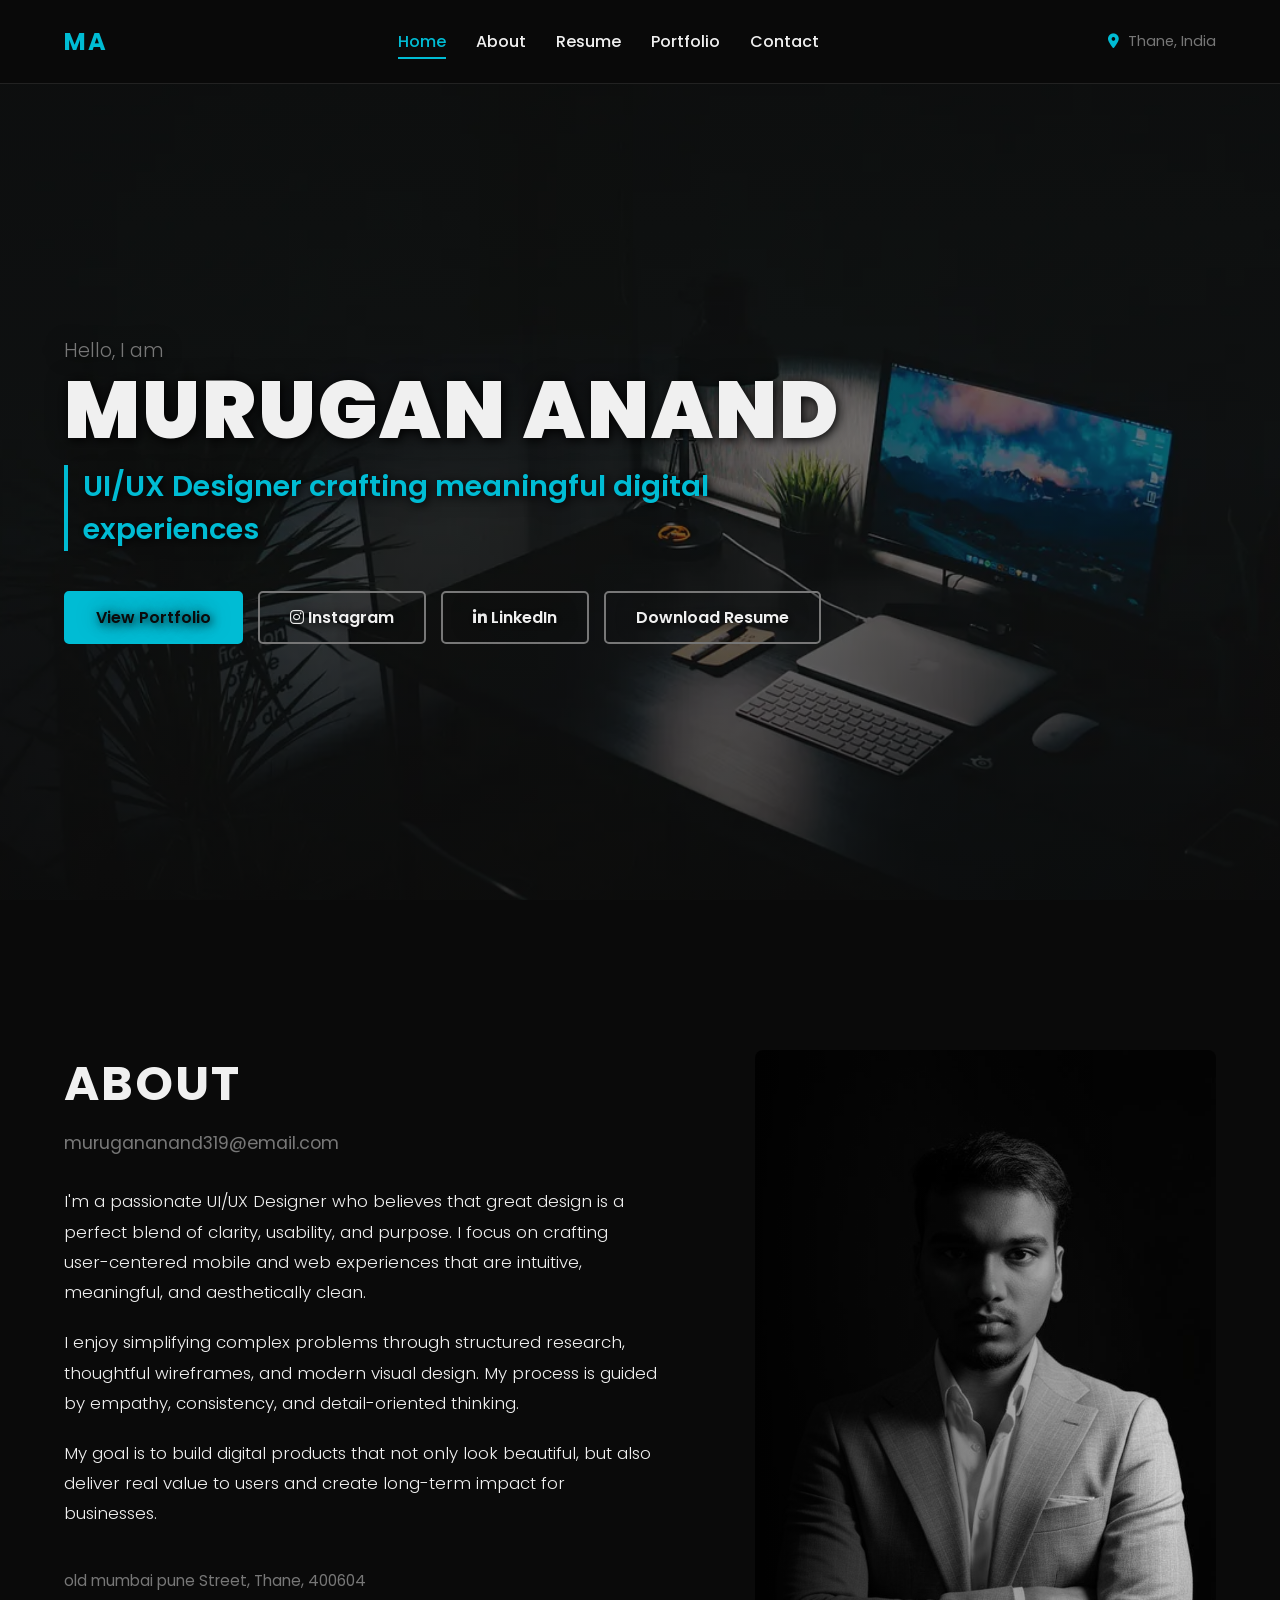
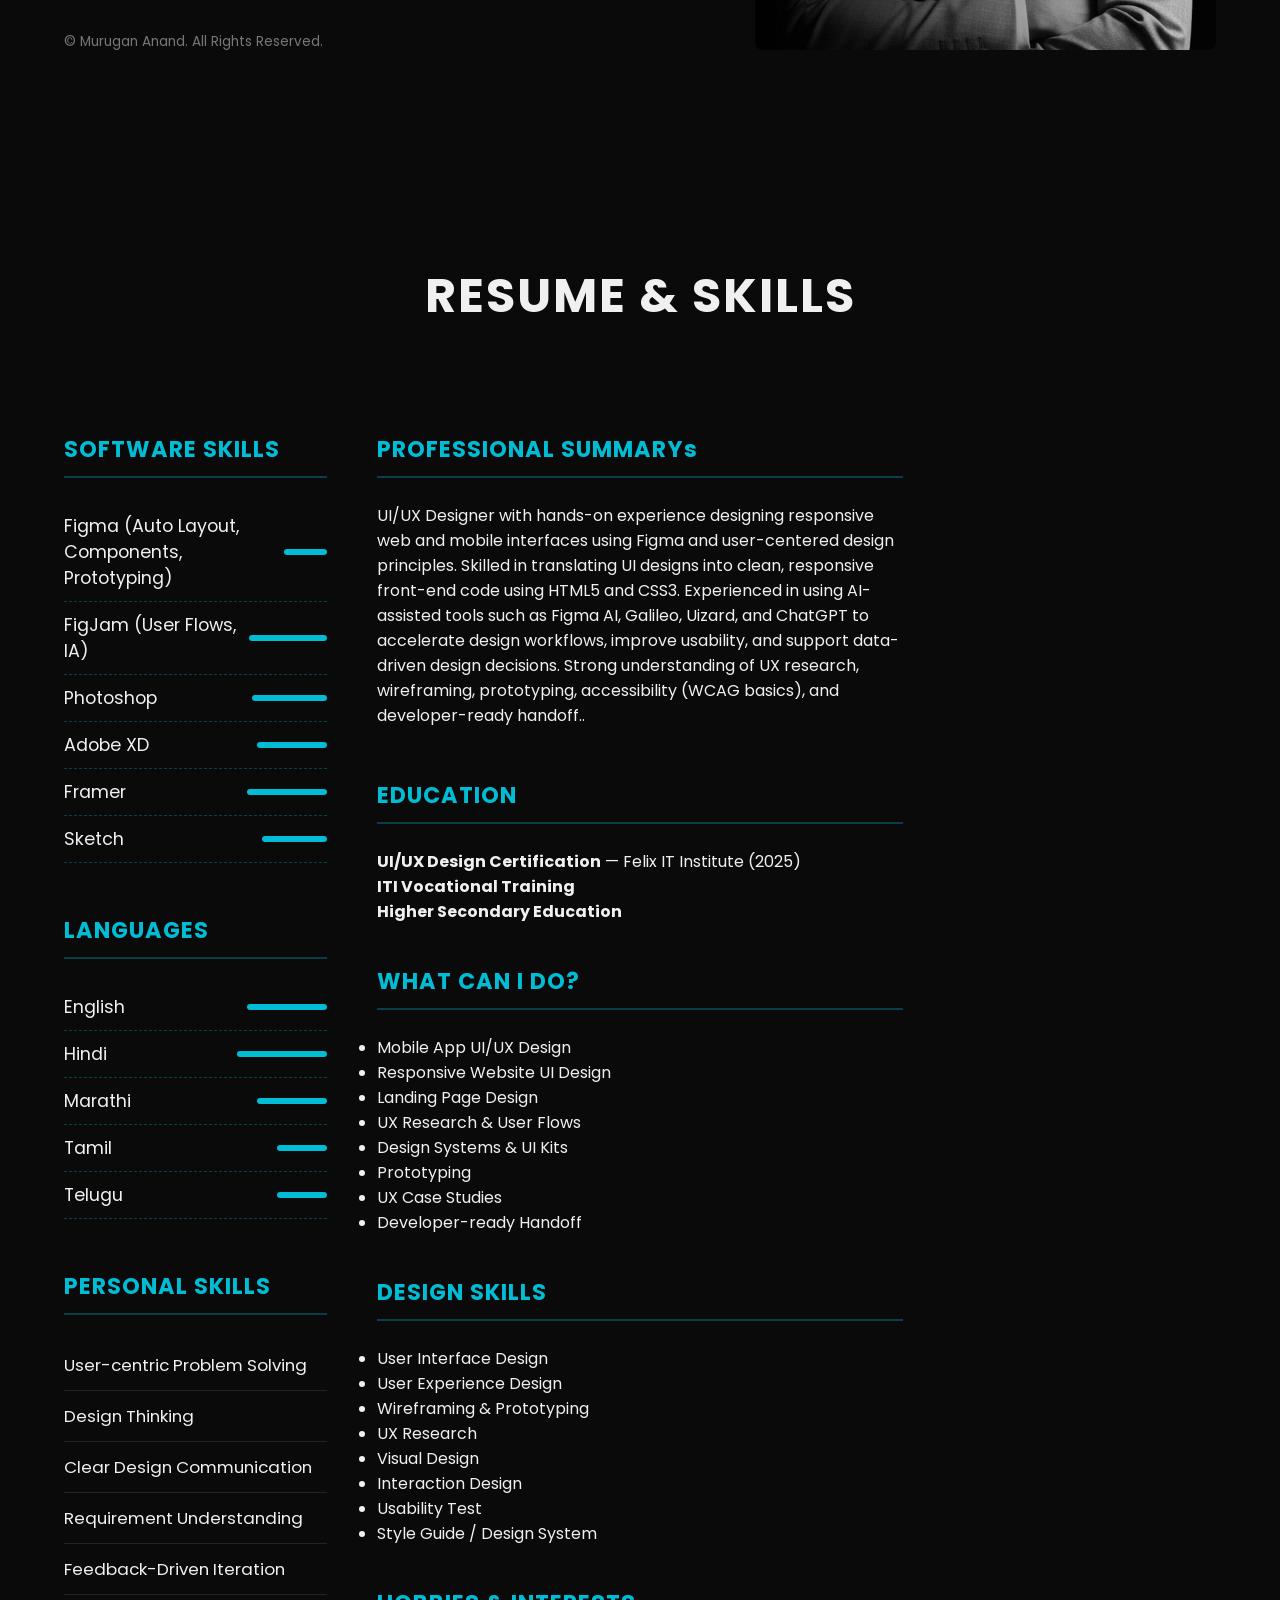
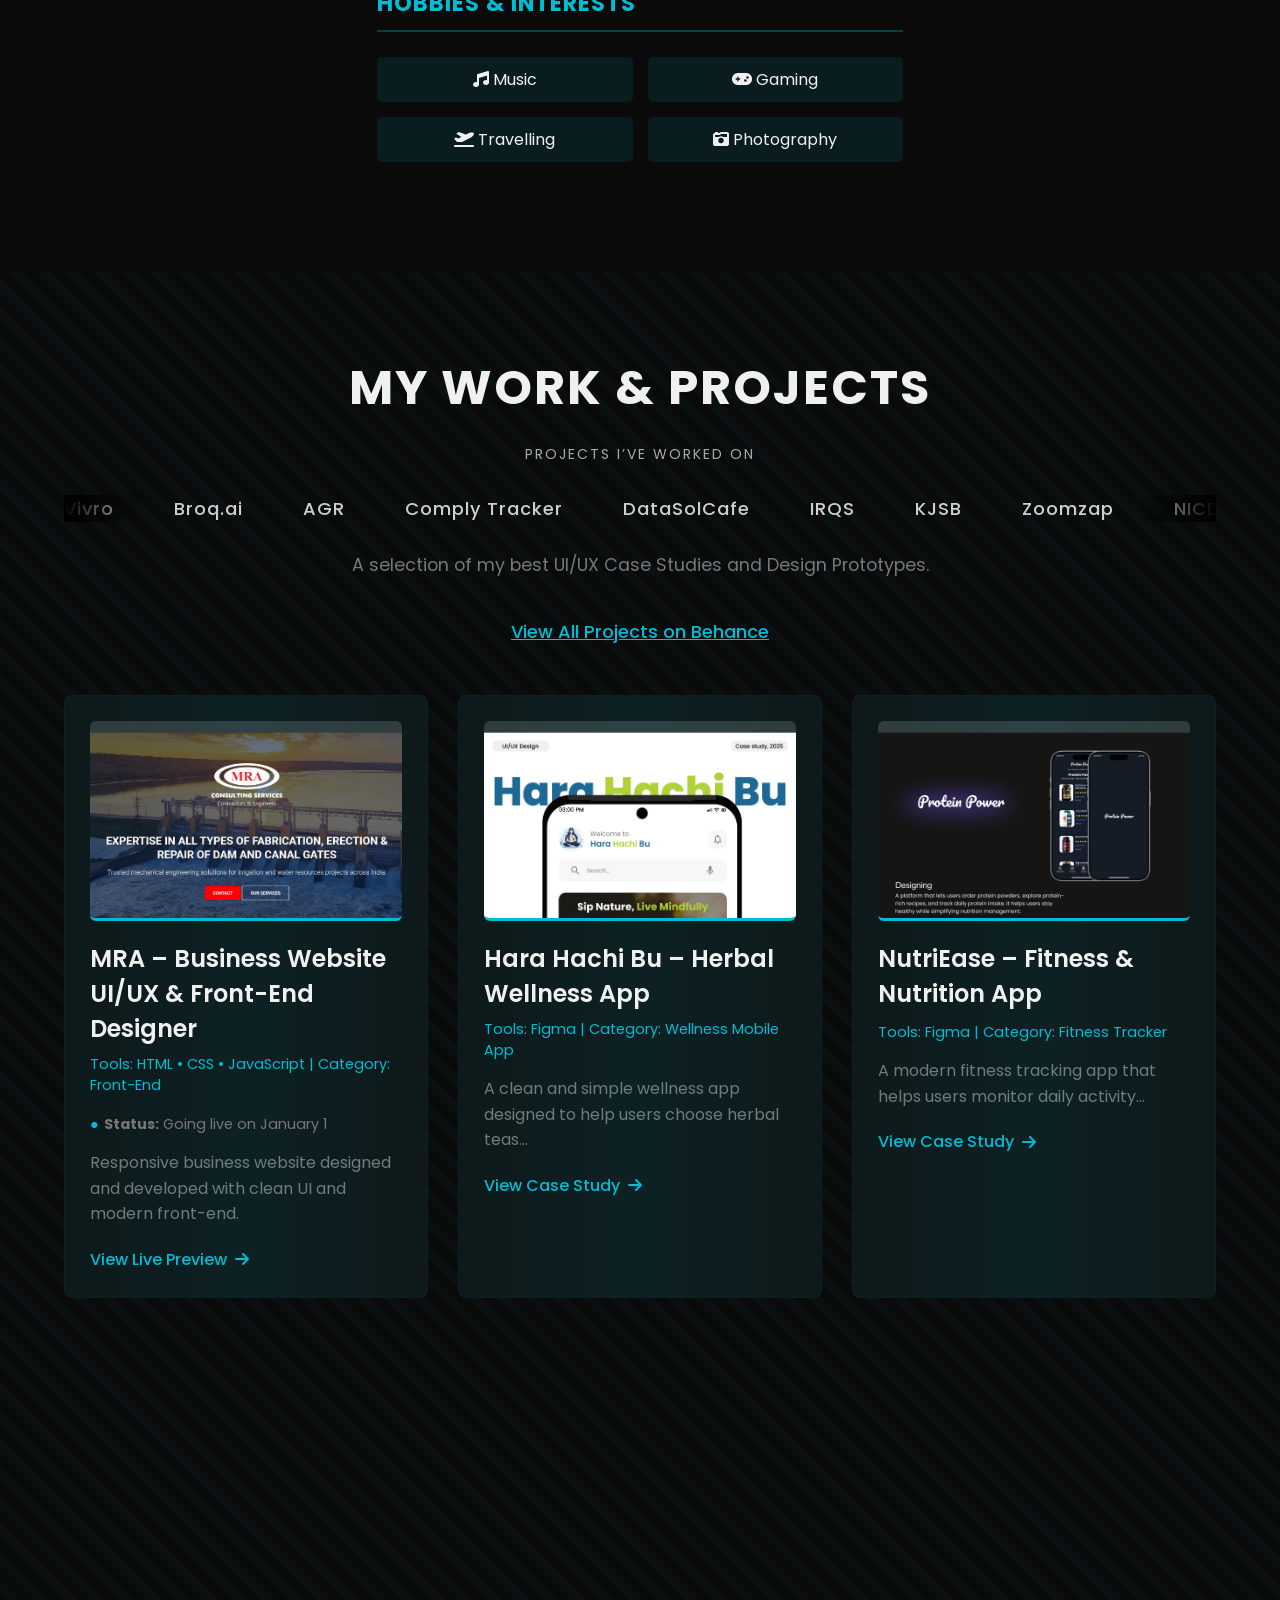
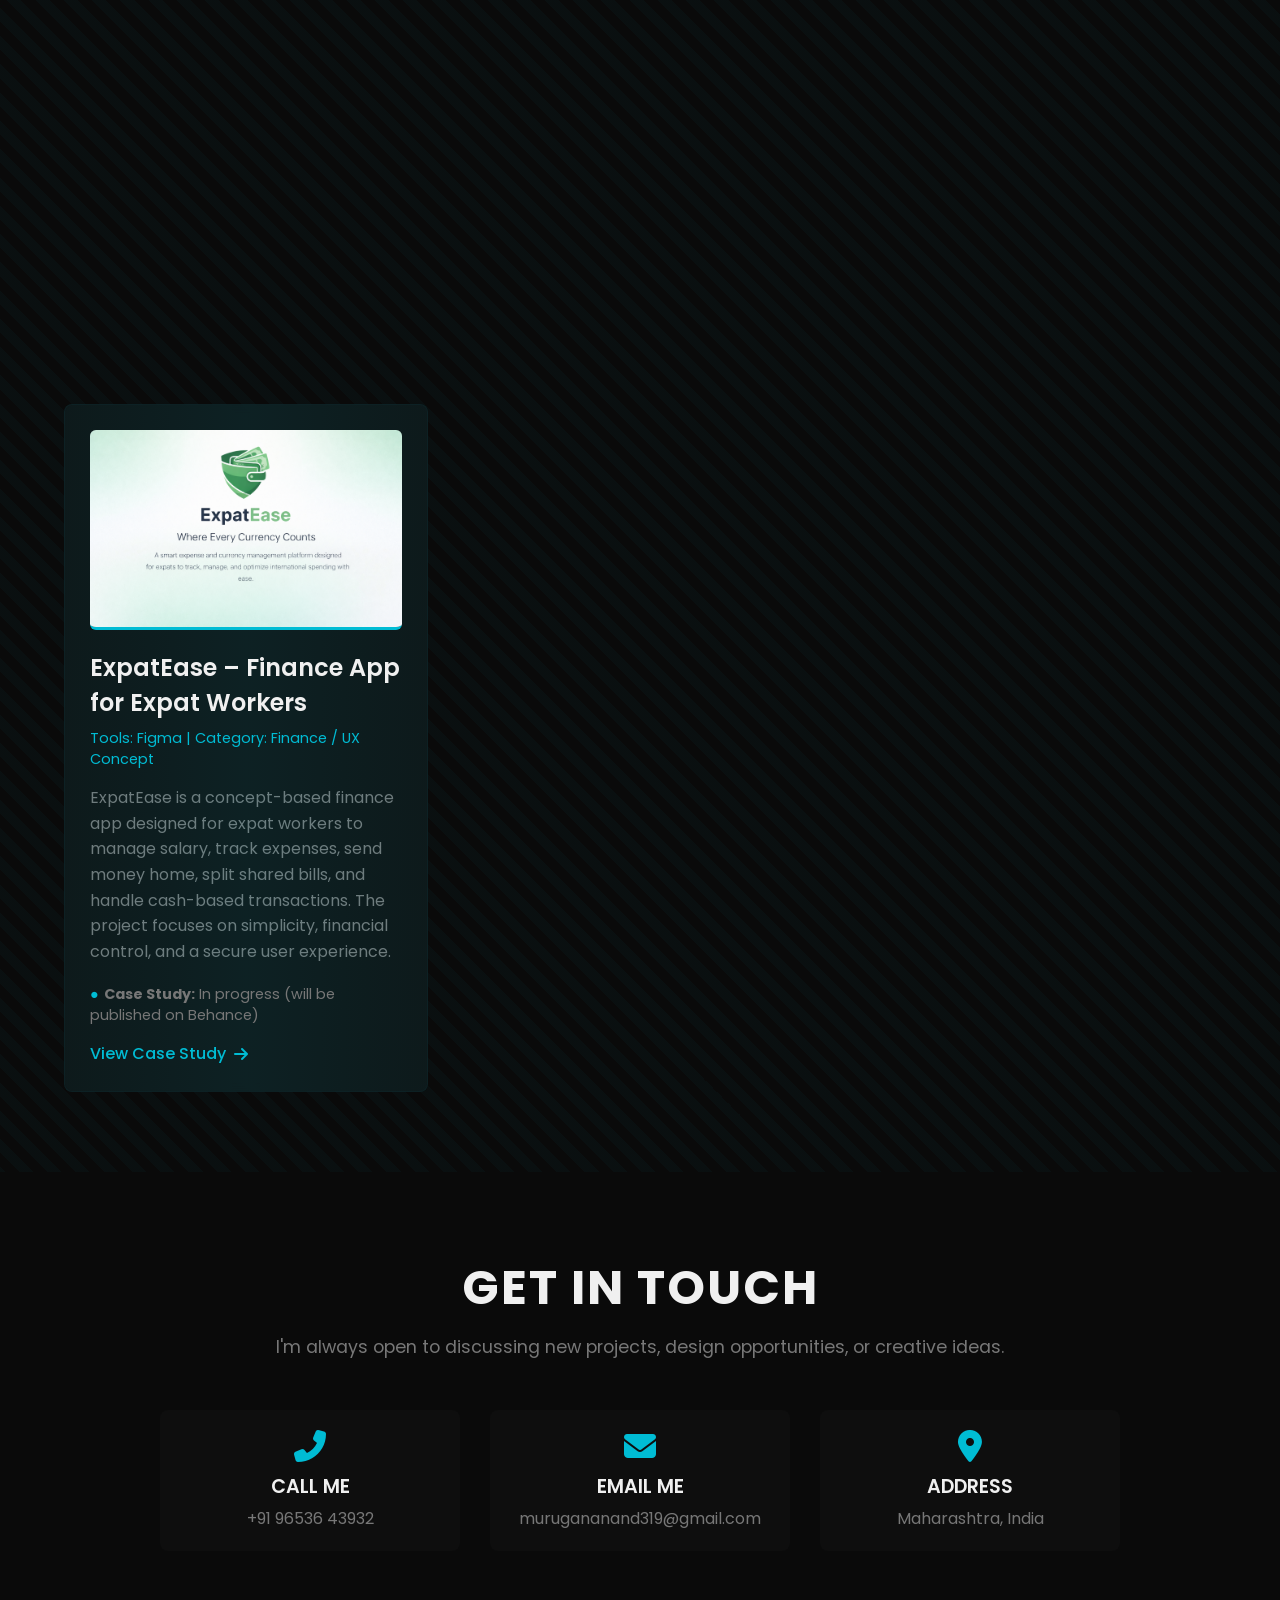
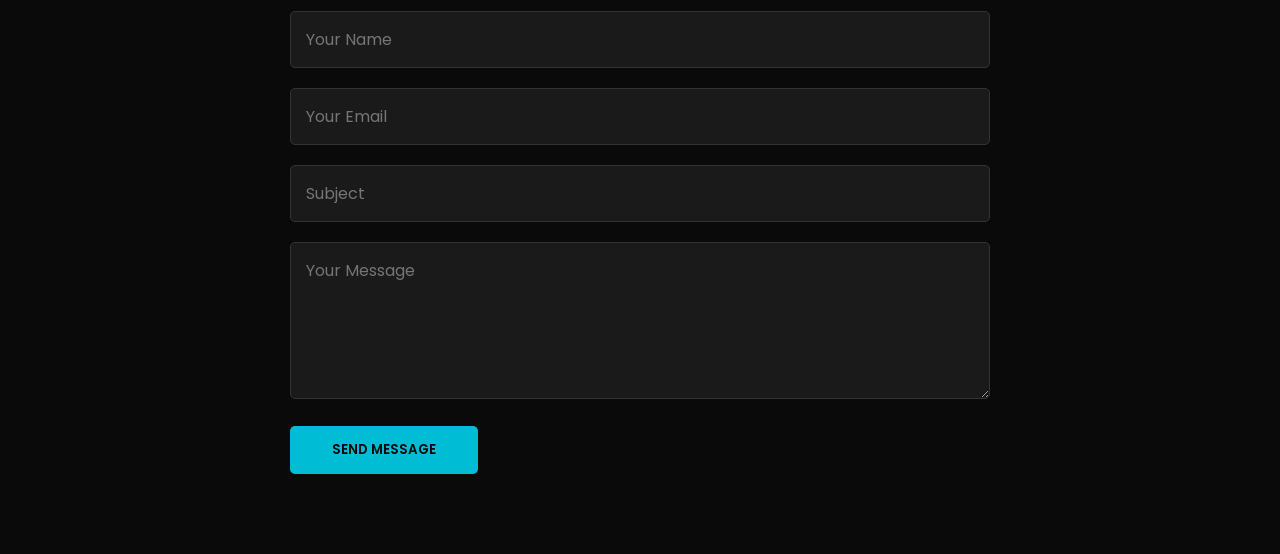
==== HTML/index.html @ 4619e2bb "Add files via upload" ====
<!DOCTYPE html>
<html lang="en">
<head>
    <meta charset="UTF-8">
    <meta name="viewport" content="width=device-width, initial-scale=1.0">
    <title>Murugan Anand | UI/UX Designer Portfolio</title>
    <link rel="stylesheet" href="style.css">
    <link rel="stylesheet" href="https://cdnjs.cloudflare.com/ajax/libs/font-awesome/6.5.0/css/all.min.css">
</head>
<body>
    
    <!-- PAGE LOADER -->
    <div class="page-loader"></div>

    <!-- NAVIGATION -->
    <header class="navbar">
        <div class="logo">MA</div>
        <nav class="nav-menu">
            <a href="#home">Home</a>
            <a href="#about">About</a>  
            <a href="#resume">Resume</a> 
            <a href="#portfolio">Portfolio</a>
            <a href="#contact">Contact</a>
        </nav>
        <div class="mobile-menu-toggle">
            <i class="fas fa-bars"></i>
        </div>
        <div class="contact-info">
            <i class="fas fa-map-marker-alt"></i> Thane, India
        </div>
    </header>

    <!-- HERO SECTION -->
    <section id="home" class="hero-section">
        <img src="Bg.webp" alt="Background" class="hero-bg">
        <div class="background-overlay"></div>
        <div class="hero-content">
            <p class="greeting">Hello, I am</p>
            <h1 class="full-name">MURUGAN ANAND</h1>
            <h2 class="tagline">UI/UX Designer crafting meaningful digital experiences</h2>
            
            
            <div class="cta-buttons">
                <a href="https://www.behance.net/murugananand3" target="_blank" class="btn btn-primary">
                    View Portfolio
                </a>
                <a href="https://instagram.com/designbymurugan" target="_blank" class="btn-secondary">
                    <i class="fab fa-instagram"></i> Instagram
                </a>
                <a href="https://www.linkedin.com/in/murugan-naidu-0135711bb?" target="_blank" class="btn btn-secondary social-btn">
                    <i class="fab fa-linkedin-in"></i> LinkedIn
                </a>
                <a href="Murugan_CV_ (2).pdf" download class="btn btn-secondary">
                    Download Resume
                </a>
            </div>
        </div>
    </section>
    
    <!-- ABOUT SECTION -->
    <section id="about" class="about-section">
        <div class="about-content">
            <h2 class="section-title">ABOUT</h2>
            <p class="email-link">murugananand319@email.com</p> 
            
            <div class="about-description">
                <p>I'm a passionate UI/UX Designer who believes that great design is a perfect blend of clarity, usability, and purpose. I focus on crafting user-centered mobile and web experiences that are intuitive, meaningful, and aesthetically clean.</p>
                <p>I enjoy simplifying complex problems through structured research, thoughtful wireframes, and modern visual design. My process is guided by empathy, consistency, and detail-oriented thinking.</p>
                <p>My goal is to build digital products that not only look beautiful, but also deliver real value to users and create long-term impact for businesses.</p>
            </div>

            <p class="address-info">old mumbai pune Street, Thane, 400604</p> 
            
            <div class="copyright-info">
                &copy; Murugan Anand. All Rights Reserved.
            </div>
        </div>
        
        <div class="about-image">
            <img src="pf.jpg" alt="About Profile Image">
            <div class="about-gradient"></div>
        </div>
    </section>

    <!-- RESUME SECTION -->
    <section id="resume" class="resume-section">
        <h2 class="section-title">RESUME & SKILLS</h2>

        <div class="resume-grid">
            
            <!-- LEFT COLUMN -->
            <div class="grid-column left-column">
                
                <div class="skill-group">
                    <h3>SOFTWARE SKILLS</h3>
                    <div class="skills-list">
                        <div class="skill-item">Figma (Auto Layout, Components, Prototyping) <span class="skill-level" data-level="80"></span></div>
                        <div class="skill-item">FigJam (User Flows, IA) <span class="skill-level" data-level="85"></span></div>
                        <div class="skill-item">Photoshop <span class="skill-level" data-level="75"></span></div>
                        <div class="skill-item">Adobe XD<span class="skill-level" data-level="70"></span></div>
                        <div class="skill-item">Framer <span class="skill-level" data-level="80"></span></div>
                        <div class="skill-item">Sketch <span class="skill-level" data-level="65"></span></div>
                    </div>
                </div>

                <div class="skill-group">
                    <h3>LANGUAGES</h3>
                    <div class="skills-list">
                        <div class="skill-item">English <span class="skill-level" data-level="80"></span></div>
                        <div class="skill-item">Hindi <span class="skill-level" data-level="90"></span></div>
                        <div class="skill-item">Marathi <span class="skill-level" data-level="70"></span></div>
                        <div class="skill-item">Tamil <span class="skill-level" data-level="50"></span></div>
                        <div class="skill-item">Telugu <span class="skill-level" data-level="50"></span></div>
                    </div>
                </div>

                <div class="skill-group">
                    <h3>PERSONAL SKILLS</h3>
                    <div class="personal-skills-list">
                        <span>User-centric Problem Solving</span>
                        <span>Design Thinking</span>
                        <span>Clear Design Communication</span>
                        <span>Requirement Understanding</span>
                        <span>Feedback-Driven Iteration</span>
                    </div>
                </div>
                
            </div>

            <!-- MIDDLE COLUMN -->
            <div class="grid-column middle-column">
                <h3>PROFESSIONAL SUMMARYs</h3>
                <div class="project-item">
                    <p class="project-overview">UI/UX Designer with hands-on experience designing responsive web and mobile interfaces using Figma and user-centered design principles. Skilled in translating UI designs into clean, responsive front-end code using HTML5 and CSS3. Experienced in using AI-assisted tools such as Figma AI, Galileo, Uizard, and ChatGPT to accelerate design workflows, improve usability, and support data-driven design decisions. Strong understanding of UX research, wireframing, prototyping, accessibility (WCAG basics), and developer-ready handoff..</p>
                    
                    

                <div class="education-group">
                    <h3>EDUCATION</h3>
                    <p><strong>UI/UX Design Certification</strong> — Felix IT Institute (2025)</p>
                    <p><strong>ITI Vocational Training</strong></p>
                    <p><strong>Higher Secondary Education</strong></p>
                </div>
            </div>

            <!-- RIGHT COLUMN -->
            <div class="grid-column right-column">
                
                <div class="ability-group">
                    <h3>WHAT CAN I DO?</h3>
                    <ul class="can-do-list">
                        <li>Mobile App UI/UX Design</li>
                        <li>Responsive Website UI Design</li>
                        <li>Landing Page Design</li>
                        <li>UX Research & User Flows</li>
                        <li>Design Systems & UI Kits</li>
                        <li>Prototyping</li>
                        <li>UX Case Studies</li>
                        <li>Developer-ready Handoff</li>
                    </ul>
                </div>

                <div class="ability-group">
                    <h3>DESIGN SKILLS</h3>
                    <ul class="design-skills-list">
                        <li>User Interface Design</li>
                        <li>User Experience Design</li>
                        <li>Wireframing & Prototyping</li>
                        <li>UX Research</li>
                        <li>Visual Design</li>
                        <li>Interaction Design</li>
                        <li>Usability Test</li>
                        <li>Style Guide / Design System</li>
                    </ul>
                </div>

                <div class="hobbies-group">
                    <h3>HOBBIES & INTERESTS</h3>
                    <div class="hobbies-grid">
                        <div><i class="fas fa-music"></i> Music</div>
                        <div><i class="fas fa-gamepad"></i> Gaming</div>
                        <div><i class="fas fa-plane-departure"></i> Travelling</div>
                        <div><i class="fas fa-camera-retro"></i> Photography</div>
                    </div>
                </div>
            </div>
        </div>
    </section>

    <!-- PORTFOLIO SECTION -->
    <section id="portfolio" class="portfolio-section">
        <h2 class="section-title">MY WORK & PROJECTS</h2>
        <p class="project-tagline">Projects I’ve Worked On</p>
       
        <div class="horizontal-slider">
    <div class="slider-track-horizontal">

        <span>Vivro</span>
        <span>Broq.ai</span>
        <span>AGR</span>
        <span>Comply Tracker</span>
        <span>DataSolCafe</span>
        <span>IRQS</span>
        <span>KJSB</span>
        <span>Zoomzap</span>
        <span>NICDC</span>

        <!-- Duplicate for smooth loop -->
        <span>Vivro</span>
        <span>Broq.ai</span>
        <span>AGR</span>
        <span>Comply Tracker</span>
        <span>DataSolCafe</span>
        <span>IRQS</span>
        <span>KJSB</span>
        <span>Zoomzap</span>
        <span>NICDC</span>

    </div>
</div>
 <p class="portfolio-tagline">A selection of my best UI/UX Case Studies and Design Prototypes.</p>


        <div class="behance-link-container">
            <a href="https://www.behance.net/murugananand3" target="_blank" class="behance-link">
                View All Projects on Behance 
            </a>
        </div>

        <!-- PROJECTS GRID -->
        <div class="projects-grid">

            <!-- Project 1 -->
            <div class="project-card">
                <div class="project-image-placeholder">
                    <img src="mra.png" alt="MRA Business Website">
                </div>
                <h3>MRA – Business Website UI/UX & Front-End Designer</h3>
                <p class="project-meta">Tools: HTML • CSS • JavaScript | Category: Front-End</p>
                <p class="project-status"><strong>Status:</strong> Going live on January 1</p>
                <p class="project-description">Responsive business website designed and developed with clean UI and modern front-end.</p>
                <a href="https://muruganananduiux.github.io/MRA-/" class="view-case-study">
                    View Live Preview <i class="fas fa-arrow-right"></i>
                </a>
            </div>

            <!-- Project 2 -->
            <div class="project-card">
                <div class="project-image-placeholder">
                    <img src="hh.jpg" alt="Hara Hachi Bu App">
                </div>
                <h3>Hara Hachi Bu – Herbal Wellness App</h3>
                <p class="project-meta">Tools: Figma | Category: Wellness Mobile App</p>
                <p class="project-description">A clean and simple wellness app designed to help users choose herbal teas...</p>
                <a href="https://www.behance.net/gallery/237797623/HARA-HACHI-BU-Herbal-Wellness-App-UIUX-Design" class="view-case-study">
                    View Case Study <i class="fas fa-arrow-right"></i>
                </a>
            </div>

            <!-- Project 3 -->
            <div class="project-card">
                <div class="project-image-placeholder">
                    <img src="pp.jpg" alt="NutriEase App">
                </div>
                <h3>NutriEase – Fitness & Nutrition App</h3>
                <p class="project-meta">Tools: Figma | Category: Fitness Tracker</p>
                <p class="project-description">A modern fitness tracking app that helps users monitor daily activity...</p>
                <a href="https://www.behance.net/gallery/237364883/NutriEase-Smart-Nutrition-Fitness-App-Design" class="view-case-study">
                    View Case Study <i class="fas fa-arrow-right"></i>
                </a>
            </div>

            <!-- Project 4 -->
            <div class="project-card">
                <div class="project-image-placeholder">
                    <img src="oo.jpg" alt="OnlineShop App">
                </div>
                <h3>OnlineShop – E-Commerce Mobile App</h3>
                <p class="project-meta">Tools: Figma, Adobe XD | Category: E-commerce</p>
                <p class="project-description">An e-commerce mobile app with a smooth shopping experience...</p>
                <a href="https://www.behance.net/gallery/237295085/Onlineshop-E-commerce-App-Design" class="view-case-study">
                    View Case Study <i class="fas fa-arrow-right"></i>
                </a>
            </div>

            <!-- Project 5 -->
            <div class="project-card">
                <div class="project-image-placeholder">
                    <img src="vian.png" alt="Vian Jewellery Website">
                </div>
                <h3>Vian Jewellery – Luxury Website UI (Front-End Mini Project)</h3>
                <p class="project-meta">Tools: HTML • CSS • JavaScript | Category: Front-End Practice</p>
                <p class="project-description">A personal front-end practice project made with HTML, CSS, and JS to improve responsive design and UI detailing.</p>
                <a href="https://muruganananduiux.github.io/vian-jewellery/" class="view-case-study">
                    View Live Preview <i class="fas fa-arrow-right"></i>
                </a>
            </div>

            <!-- Project 6 -->
            <div class="project-card">
                <div class="project-image-placeholder">
                    <img src="paisa.png" alt="PaisaPlan Finance Tracker">
                </div>
                <h3>PaisaPlan – Personal Finance Tracking Website</h3>
                <p class="project-meta">Tools: Figma | Category: Finance / UX Concept</p>
                <p class="project-description">A personal finance tracking website designed to help users manage expenses and savings with a clean and simple UI.</p>
                <p class="project-status"><strong>Case Study:</strong> In progress (will be published on Behance)</p>
                <a href="https://www.behance.net/gallery/245184093/PaisaPlan-Finance-Dashboard-Website-UI" class="view-case-study">
                    View Case Study <i class="fas fa-arrow-right"></i>
                </a>
            </div>

            <!-- Project 7 -->
            <div class="project-card">
                <div class="project-image-placeholder">
                    <img src="expat 1.png" alt="ExpatEase Finance App UI UX Case Study">
                </div>
                <h3>ExpatEase – Finance App for Expat Workers</h3>
                <p class="project-meta">Tools: Figma | Category: Finance / UX Concept</p>
                <p class="project-description">ExpatEase is a concept-based finance app designed for expat workers to manage salary, track expenses, send money home, split shared bills, and handle cash-based transactions. The project focuses on simplicity, financial control, and a secure user experience.</p>
                <p class="project-status"><strong>Case Study:</strong> In progress (will be published on Behance)</p>
                <a href="https://www.behance.net/gallery/247909301/Where-Every-Currency-Counts-Fintech-App-Design" class="view-case-study">
                    View Case Study <i class="fas fa-arrow-right"></i>
                </a>
            </div>

        </div>
    </section>

    <!-- CONTACT SECTION -->
    <section id="contact" class="contact-section">
        <h2 class="section-title">GET IN TOUCH</h2>
        <p class="contact-tagline">I'm always open to discussing new projects, design opportunities, or creative ideas.</p>

        <div class="contact-details-grid">
            <a href="tel:+919653643932" class="contact-item">
                <i class="fas fa-phone-alt"></i>
                <h3>CALL ME</h3>
                <p>+91 96536 43932</p>
            </a>

            <a href="mailto:murugananand319@gmail.com" class="contact-item">
                <i class="fas fa-envelope"></i>
                <h3>EMAIL ME</h3>
                <p>murugananand319@gmail.com</p>
            </a>

            <div class="contact-item">
                <i class="fas fa-map-marker-alt"></i>
                <h3>ADDRESS</h3>
                <p>Maharashtra, India</p>
            </div>
        </div>

        <div class="contact-form">
            <form action="https://wa.me/919653643932" method="get" target="_blank">
                <input type="text" name="name" placeholder="Your Name" required>
                <input type="email" name="email" placeholder="Your Email" required>
                <input type="text" name="subject" placeholder="Subject">
                <textarea name="message" rows="5" placeholder="Your Message" required></textarea>
                <button type="submit" class="btn btn-primary">SEND MESSAGE</button>
            </form>
        </div>
    </section>

    <script src="script.js"></script>
</body>
</html>
---- HTML/style.css ----
/* --- Global & Variables --- */
@import url('https://fonts.googleapis.com/css2?family=Poppins:wght@300;400;600;700;900&display=swap');

html {
    scroll-behavior: smooth;
}

:root {
    --primary-color: #00bcd4;
    --text-color: #f0f0f0;
    --darker-bg: #0a0a0a;
    --light-gray: #777;
}

* {
    margin: 0;
    padding: 0;
    box-sizing: border-box;
    font-family: 'Poppins', sans-serif;
}

body {
    background-color: var(--darker-bg);
    color: var(--text-color);
    overflow-x: hidden;
}

/* ===================================
   PAGE LOADER
=================================== */
.page-loader {
    position: fixed;
    top: 0;
    left: 0;
    width: 100%;
    height: 100vh;
    background: var(--darker-bg);
    display: flex;
    align-items: center;
    justify-content: center;
    z-index: 9999;
    transition: opacity 0.5s ease;
}

.page-loader::before {
    content: '';
    width: 50px;
    height: 50px;
    border: 3px solid rgba(0, 188, 212, 0.2);
    border-top-color: var(--primary-color);
    border-radius: 50%;
    animation: spin 1s linear infinite;
}

@keyframes spin {
    to { transform: rotate(360deg); }
}

/* ===================================
   SCROLL PROGRESS BAR
=================================== */
.scroll-progress {
    position: fixed;
    top: 0;
    left: 0;
    height: 3px;
    background: linear-gradient(90deg, var(--primary-color), #00e5ff);
    z-index: 9999;
    box-shadow: 0 0 10px var(--primary-color);
}

/* ===================================
   NAVIGATION BAR
=================================== */
.navbar {
    display: flex;
    justify-content: space-between;
    align-items: center;
    padding: 1.5rem 5%;
    position: fixed;
    top: 0;
    width: 100%;
    z-index: 100;
    background: rgba(10, 10, 10, 0.95);
    backdrop-filter: blur(10px);
    border-bottom: 1px solid rgba(255, 255, 255, 0.1);
    transition: transform 0.3s ease;
}

.logo {
    font-size: 1.5rem;
    font-weight: 700;
    color: var(--primary-color);
    letter-spacing: 2px;
}

.nav-menu {
    display: flex;
    gap: 30px;
}

.nav-menu a {
    color: var(--text-color);
    text-decoration: none;
    font-weight: 500;
    transition: color 0.3s;
    position: relative;
}

.nav-menu a.active {
    color: var(--primary-color) !important;
}

.nav-menu a.active::after {
    content: '';
    position: absolute;
    bottom: -5px;
    left: 0;
    width: 100%;
    height: 2px;
    background-color: var(--primary-color);
}

.nav-menu a:hover {
    color: var(--primary-color);
}

.mobile-menu-toggle {
    display: none;
    font-size: 1.8rem;
    color: var(--text-color);
    cursor: pointer;
    z-index: 101;
    transition: color 0.3s;
}

.mobile-menu-toggle:hover {
    color: var(--primary-color);
}

.contact-info {
    font-size: 0.9rem;
    color: var(--light-gray);
}

.contact-info i {
    color: var(--primary-color);
    margin-right: 5px;
}

/* ===================================
   HERO SECTION
=================================== */
.hero-section {
    position: relative;
    width: 100vw;
    height: 100vh;
    min-height: 100vh;
    display: flex;
    align-items: center;
    justify-content: flex-start;
    padding-left: 5%;
    padding-top: 80px;
    overflow: hidden;
}

.hero-bg {
    position: absolute;
    top: 0;
    left: 0;
    width: 100%;
    height: 100%;
    object-fit: cover;
    object-position: center;
    z-index: 1;
}

.background-overlay {
    position: absolute;
    top: 0;
    left: 0;
    width: 100%;
    height: 100%;
    background: linear-gradient(
        to bottom,
        rgba(10,10,10,0.7) 0%,
        rgba(10,10,10,0.5) 50%,
        rgba(10,10,10,0.8) 100%
    );
    z-index: 2;
    pointer-events: none;
}

.hero-content {
    position: relative;
    z-index: 5;
    max-width: 800px;
    text-align: left;
}

.hero-content * {
    text-shadow: 2px 2px 8px rgba(0, 0, 0, 0.8),
                 0 0 20px rgba(0, 0, 0, 0.5);
}

@keyframes fadeUp {
    from {
        opacity: 0;
        transform: translateY(30px);
    }
    to {
        opacity: 1;
        transform: translateY(0);
    }
}

.greeting {
    font-size: 1.2rem;
    font-weight: 300;
    color: var(--light-gray);
    margin-bottom: 5px;
    opacity: 0;
    animation: fadeUp 0.6s ease forwards;
    animation-delay: 0.2s;
}

.full-name {
    font-size: 5rem;
    font-weight: 900;
    line-height: 1;
    color: var(--text-color);
    letter-spacing: 2px;
    opacity: 0;
    transform: translateY(35px);
    animation: fadeUp 0.8s ease forwards;
    animation-delay: 0.6s;
}

.tagline {
    font-size: 1.8rem;
    font-weight: 600;
    color: var(--primary-color);
    margin-top: 15px;
    margin-bottom: 40px;
    border-left: 4px solid var(--primary-color);
    padding-left: 15px;
    opacity: 0;
    animation: fadeUp 0.8s ease forwards, glowPulse 2s ease 2s infinite;
    animation-delay: 1.3s;
}

@keyframes glowPulse {
    0%, 100% { 
        text-shadow: 0 0 10px rgba(0, 188, 212, 0.3),
                     2px 2px 8px rgba(0, 0, 0, 0.8); 
    }
    50% { 
        text-shadow: 0 0 20px rgba(0, 188, 212, 0.6),
                     2px 2px 8px rgba(0, 0, 0, 0.8); 
    }
}

.cta-buttons {
    display: flex;
    flex-wrap: wrap;
    gap: 15px;
}

.cta-buttons a {
    text-decoration: none;
    padding: 12px 30px;
    border-radius: 5px;
    font-weight: 600;
    transition: all 0.3s ease;
    display: inline-block;
    opacity: 0;
    transform: translateY(20px);
    animation: btnPop 0.6s ease forwards;
}

.cta-buttons a:nth-child(1) { animation-delay: 1.7s; }
.cta-buttons a:nth-child(2) { animation-delay: 1.9s; }
.cta-buttons a:nth-child(3) { animation-delay: 2.1s; }
.cta-buttons a:nth-child(4) { animation-delay: 2.3s; }

@keyframes btnPop {
    to {
        opacity: 1;
        transform: translateY(0);
    }
}

.btn-primary {
    background-color: var(--primary-color);
    color: var(--darker-bg);
    border: 2px solid var(--primary-color);
}

.btn-primary:hover {
    background-color: transparent;
    color: var(--primary-color);
    box-shadow: 0 0 20px rgba(0, 188, 212, 0.5);
    transform: translateY(-2px) scale(1.05);
}

.btn-secondary {
    background-color: transparent;
    color: var(--text-color);
    border: 2px solid var(--light-gray);
}

.btn-secondary:hover {
    border-color: var(--primary-color);
    color: var(--primary-color);
    box-shadow: 0 0 20px rgba(0, 188, 212, 0.5);
    transform: translateY(-2px) scale(1.05);
}

/* ===================================
   ABOUT SECTION
=================================== */
.about-section {
    display: flex;
    align-items: center;
    justify-content: space-between;
    padding: 80px 5%;
    min-height: 100vh;
    background-color: var(--darker-bg);
    color: var(--text-color);
    position: relative;
}

.about-content {
    flex: 1;
    max-width: 55%;
    padding-right: 40px;
}

.section-title {
    font-size: 3rem;
    font-weight: 700;
    color: var(--text-color);
    margin-bottom: 10px;
    letter-spacing: 2px;
}

.email-link {
    font-size: 1.1rem;
    color: var(--light-gray);
    text-decoration: none;
    margin-bottom: 30px;
    display: block;
}

.about-description {
    margin-bottom: 40px;
}

.about-description p {
    font-size: 1.05rem;
    line-height: 1.8;
    color: var(--text-color);
    margin-bottom: 20px;
    font-weight: 300;
}

.address-info {
    font-size: 0.95rem;
    color: var(--light-gray);
    margin-bottom: 5px;
}

.copyright-info {
    margin-top: 40px;
    font-size: 0.85rem;
    color: var(--light-gray);
}

.about-image {
    position: relative;
    flex: 1;
    max-width: 40%;
    height: 600px;
    border-radius: 8px;
    overflow: hidden;
}

.about-image img {
    width: 100%;
    height: 100%;
    object-fit: cover;
    object-position: center top;
    filter: grayscale(100%) brightness(0.8);
    transition: transform 0.5s ease, filter 0.5s ease;
}

.about-gradient {
    position: absolute;
    inset: 0;
    background: linear-gradient(
        to right,
        rgba(0,0,0,0.9) 0%,
        rgba(0,0,0,0.4) 50%,
        transparent 90%
    );
    pointer-events: none;
}

.about-image:hover img {
    filter: grayscale(0%) brightness(1);
    transform: scale(1.1);
}

/* ===================================
   RESUME SECTION
=================================== */
.resume-section {
    padding: 60px 5%;
    background-color: var(--darker-bg);
    color: var(--text-color);
    min-height: 100vh;
}

.resume-section .section-title {
    text-align: center;
    margin-bottom: 60px;
}

.resume-grid {
    display: grid;
    grid-template-columns: 1fr 2fr 1fr;
    gap: 50px;
}

.grid-column h3 {
    font-size: 1.4rem;
    color: var(--primary-color);
    margin-top: 40px;
    margin-bottom: 25px;
    border-bottom: 2px solid rgba(0, 188, 212, 0.3);
    padding-bottom: 10px;
    letter-spacing: 1px;
}

.skill-group {
    margin-bottom: 50px;
}

.skills-list .skill-item {
    display: flex;
    justify-content: space-between;
    align-items: center;
    padding: 10px 0;
    font-size: 1.1rem;
    color: var(--text-color);
    border-bottom: 1px dashed rgba(0, 188, 212, 0.3);
}

.skill-level {
    position: relative;
    width: 100px;
    height: 6px;
    background-color: rgba(0, 188, 212, 0.3);
    border-radius: 3px;
    overflow: hidden;
    transition: width 1.5s ease-out;
}

.skill-level::after {
    content: '';
    position: absolute;
    top: 0;
    left: 0;
    height: 100%;
    width: 100%;
    background-color: var(--primary-color);
    border-radius: 3px;
    box-shadow: 0 0 10px var(--primary-color);
}

.personal-skills-list span {
    display: block;
    padding: 12px 0;
    font-size: 1.05rem;
    border-bottom: 1px solid rgba(255, 255, 255, 0.1);
}

.project-item .sub-heading {
    font-size: 1.3rem;
    color: var(--primary-color);
    margin-top: 25px;
    margin-bottom: 10px;
    font-weight: 500;
}

.education-group {
    margin-top: 50px;
}

.hobbies-group {
    margin-bottom: 50px;
}

.hobbies-grid {
    display: grid;
    grid-template-columns: repeat(2, 1fr);
    gap: 15px;
}

.hobbies-grid div {
    padding: 10px;
    background-color: rgba(0, 188, 212, 0.1);
    border-radius: 5px;
    text-align: center;
}

/* ===================================
   PORTFOLIO SECTION
=================================== */
.portfolio-section {
    padding: 80px 5%;
    background-color: var(--darker-bg);
    color: var(--text-color);
    text-align: center;
    position: relative;
    overflow: hidden;
}

.portfolio-section::before {
    content: '';
    position: absolute;
    top: -50%;
    left: -50%;
    width: 200%;
    height: 200%;
    background: repeating-linear-gradient(
        45deg,
        transparent,
        transparent 10px,
        rgba(0, 188, 212, 0.03) 10px,
        rgba(0, 188, 212, 0.03) 20px
    );
    animation: patternMove 20s linear infinite;
    pointer-events: none;
}

@keyframes patternMove {
    0% { transform: translate(0, 0); }
    100% { transform: translate(50px, 50px); }
}

.portfolio-section .section-title {
    margin-bottom: 20px;
    position: relative;
    display: inline-block;
}

.portfolio-tagline {
    font-size: 1.1rem;
    color: var(--light-gray);
    margin-bottom: 40px;
}

.behance-link-container {
    text-align: center;
    margin: 25px 0 50px;
}

.behance-link {
    color: var(--primary-color);
    font-size: 18px;
    text-decoration: underline;
    font-weight: 500;
    transition: all 0.3s ease;
    position: relative;
    display: inline-block;
}

.behance-link:hover {
    color: #ffffff;
    transform: translateY(-2px);
    text-shadow: 0 0 20px rgba(0, 188, 212, 0.5);
}

.projects-grid {
    display: grid;
    grid-template-columns: repeat(auto-fit, minmax(300px, 1fr));
    gap: 30px;
    perspective: 1000px;
}

.project-card {
    background: rgba(18, 18, 18, 0.7);
    backdrop-filter: blur(10px);
    padding: 25px;
    border-radius: 8px;
    text-align: left;
    transition: transform 0.3s ease, box-shadow 0.3s ease;
    border: 1px solid rgba(0, 188, 212, 0.1);
    position: relative;
    overflow: hidden;
    transform-style: preserve-3d;
    animation: cardFloat 6s ease-in-out infinite;
}

.project-card:nth-child(1) { animation-delay: 0s; }
.project-card:nth-child(2) { animation-delay: 0.5s; }
.project-card:nth-child(3) { animation-delay: 1s; }
.project-card:nth-child(4) { animation-delay: 1.5s; }
.project-card:nth-child(5) { animation-delay: 2s; }
.project-card:nth-child(6) { animation-delay: 2.5s; }
.project-card:nth-child(7) { animation-delay: 3s; }

@keyframes cardFloat {
    0%, 100% { transform: translateY(0px); }
    50% { transform: translateY(-10px); }
}

.project-card::before {
    content: '';
    position: absolute;
    top: -100%;
    left: -100%;
    width: 300%;
    height: 300%;
    background: linear-gradient(
        45deg,
        transparent 30%,
        rgba(0, 188, 212, 0.1) 50%,
        transparent 70%
    );
    transform: rotate(45deg);
    transition: all 0.6s ease;
}

.project-card:hover::before {
    left: 100%;
}

.project-card:hover {
    transform: translateY(-5px);
    box-shadow: 0 20px 50px rgba(0, 188, 212, 0.3);
    background: rgba(18, 18, 18, 0.9);
    border-color: rgba(0, 188, 212, 0.5);
}

.project-image-placeholder {
    height: 200px;
    background-color: #333;
    border-radius: 6px;
    margin-bottom: 20px;
    overflow: hidden;
    border-bottom: 3px solid var(--primary-color);
}

.project-image-placeholder img {
    width: 100%;
    height: 100%;
    object-fit: cover;
    transition: transform 0.6s cubic-bezier(0.25, 0.46, 0.45, 0.94);
}

.project-card:hover .project-image-placeholder img {
    transform: scale(1.15) rotate(2deg);
}

.project-card h3 {
    font-size: 1.5rem;
    color: var(--text-color);
    margin-bottom: 8px;
    font-weight: 600;
    position: relative;
    overflow: hidden;
}

.project-meta {
    font-size: 0.9rem;
    color: var(--primary-color);
    margin-bottom: 15px;
    display: inline-block;
    position: relative;
}

.project-description {
    font-size: 1rem;
    line-height: 1.6;
    color: var(--light-gray);
    margin-bottom: 20px;
}

.project-status {
    font-size: 0.9rem;
    color: var(--light-gray);
    margin-bottom: 15px;
    position: relative;
    display: inline-block;
}

.project-status::before {
    content: '●';
    color: var(--primary-color);
    margin-right: 5px;
    animation: statusPulse 2s ease infinite;
}

@keyframes statusPulse {
    0%, 100% { opacity: 1; }
    50% { opacity: 0.3; }
}

.view-case-study {
    display: inline-flex;
    align-items: center;
    color: var(--primary-color);
    text-decoration: none;
    font-weight: 500;
    transition: color 0.3s;
    position: relative;
    overflow: hidden;
    z-index: 1;
}

.view-case-study:hover {
    color: #fff;
}

.view-case-study i {
    margin-left: 8px;
    display: inline-block;
    transition: transform 0.3s ease;
}

.view-case-study:hover i {
    animation: arrowBounce 0.6s ease infinite;
}

@keyframes arrowBounce {
    0%, 100% { transform: translateX(0); }
    50% { transform: translateX(5px); }
}

/* ===================================
   CONTACT SECTION
=================================== */
.contact-section {
    padding: 80px 5%;
    background-color: var(--darker-bg);
    color: var(--text-color);
    text-align: center;
}

.contact-tagline {
    font-size: 1.1rem;
    color: var(--light-gray);
    margin-bottom: 50px;
}

.contact-details-grid {
    display: flex;
    justify-content: center;
    gap: 30px;
    margin-bottom: 60px;
    flex-wrap: wrap;
}

.contact-item {
    flex: 1;
    max-width: 300px;
    padding: 20px;
    background-color: rgba(18, 18, 18, 0.5);
    border-radius: 8px;
    text-align: center;
    transition: transform 0.3s ease;
    text-decoration: none;
    color: inherit;
    display: block;
}

.contact-item:hover {
    transform: translateY(-5px);
    box-shadow: 0 5px 15px rgba(0, 188, 212, 0.1);
}

.contact-item i {
    font-size: 2rem;
    color: var(--primary-color);
    margin-bottom: 10px;
}

.contact-item:hover i {
    animation: pulse 0.5s ease;
}

@keyframes pulse {
    0%, 100% { transform: scale(1); }
    50% { transform: scale(1.2); }
}

.contact-item h3 {
    font-size: 1.2rem;
    font-weight: 600;
    color: var(--text-color);
    margin-bottom: 5px;
}

.contact-item p {
    font-size: 1rem;
    color: var(--light-gray);
}

.contact-form {
    max-width: 700px;
    margin: 0 auto;
    text-align: left;
}

.contact-form form input[type="text"],
.contact-form form input[type="email"],
.contact-form form textarea {
    width: 100%;
    padding: 15px;
    margin-bottom: 20px;
    background-color: #1a1a1a;
    border: 1px solid #333;
    border-radius: 5px;
    color: var(--text-color);
    font-size: 1rem;
    transition: border-color 0.3s;
}

.contact-form form input:focus,
.contact-form form textarea:focus {
    border-color: var(--primary-color);
    outline: none;
}

.contact-form form textarea {
    resize: vertical;
}

.contact-form form button[type="submit"] {
    padding: 12px 40px;
    font-weight: 600;
    cursor: pointer;
    background-color: var(--primary-color);
    color: var(--darker-bg);
    border: 2px solid var(--primary-color);
    border-radius: 5px;
    transition: all 0.3s ease;
}

.contact-form form button[type="submit"]:hover {
    background-color: transparent;
    color: var(--primary-color);
}

/* ===================================
   ANIMATION CLASSES
=================================== */
.fade-up {
    opacity: 0;
    transform: translateY(50px);
    transition: opacity 0.8s ease, transform 0.8s ease;
}

.fade-up-visible {
    opacity: 1;
    transform: translateY(0);
}

.section-hidden {
    opacity: 0;
    transform: translateY(30px);
    transition: opacity 0.8s ease, transform 0.8s ease;
}

.section-visible {
    opacity: 1;
    transform: translateY(0);
}

.glitch-active {
    animation: glitch 0.5s;
}

@keyframes glitch {
    0%, 100% { transform: translate(0); }
    20% { transform: translate(-2px, 2px); }
    40% { transform: translate(-2px, -2px); }
    60% { transform: translate(2px, 2px); }
    80% { transform: translate(2px, -2px); }
}

/* ===================================
   MOBILE RESPONSIVE
=================================== */
@media (max-width: 1024px) {
    .full-name {
        font-size: 4rem;
    }

    .about-image {
        max-width: 45%;
        height: 520px;
    }

    .resume-grid {
        grid-template-columns: 1fr 1.5fr;
    }
}

@media (max-width: 768px) {
    .navbar {
        padding: 1rem 5%;
    }

    .mobile-menu-toggle {
        display: block;
    }

    .nav-menu {
        position: fixed;
        top: 0;
        right: -100%;
        width: 70%;
        height: 100vh;
        background-color: rgba(10, 10, 10, 0.98);
        backdrop-filter: blur(10px);
        flex-direction: column;
        justify-content: center;
        align-items: center;
        transition: right 0.4s ease;
        z-index: 99;
        gap: 10px;
    }

    .nav-menu.active {
        right: 0;
    }

    .nav-menu a {
        font-size: 1.5rem;
        margin: 20px 0;
    }

    .contact-info {
        display: none;
    }

    .hero-section {
        padding: 0 6%;
        padding-top: 70px;
        height: 100vh;
        justify-content: center;
    }

    .hero-content {
        text-align: left;
        max-width: 100%;
    }

    .full-name {
        font-size: 3rem;
    }

    .tagline {
        font-size: 1.4rem;
        margin-bottom: 30px;
    }

    .cta-buttons {
        flex-direction: column;
        gap: 10px;
    }

    .cta-buttons a {
        width: 100%;
        text-align: center;
    }

    .about-section {
        flex-direction: column;
        padding: 80px 6% 60px;
        min-height: auto;
    }

    .about-image {
        max-width: 100%;
        width: 100%;
        height: 360px;
        margin-bottom: 40px;
        order: -1;
    }

    .about-content {
        max-width: 100%;
        padding-right: 0;
    }

    .section-title {
        font-size: 2.3rem;
    }

    .resume-section {
        padding: 70px 6%;
    }

    .resume-grid {
        grid-template-columns: 1fr;
        gap: 50px;
    }

    .projects-grid {
        grid-template-columns: 1fr;
    }

    .project-card {
        animation: none !important;
        transform: none !important;
    }

    .project-card::before,
    .portfolio-section::before {
        display: none;
    }

    .contact-section {
        padding: 70px 6%;
    }

    .contact-details-grid {
        flex-direction: column;
        gap: 25px;
    }

    .contact-item {
        max-width: 100%;
    }

    .contact-form {
        max-width: 100%;
    }
}

@media (max-width: 480px) {
    .full-name {
        font-size: 2.4rem;
        letter-spacing: 1px;
    }

    .tagline {
        font-size: 1.2rem;
        border-left-width: 3px;
        padding-left: 12px;
    }

    .about-image {
        height: 280px;
    }

    .section-title {
        font-size: 2rem;
    }
}

.horizontal-slider {
    width: 100%;
    overflow: hidden;
    margin: 30px 0;
    position: relative;
}

.slider-track-horizontal {
    display: flex;
    gap: 60px;
    width: max-content;
    animation: scrollLeft 20s linear infinite;
}

.slider-track-horizontal span {
    font-size: 18px;
    color: #fff;
    font-weight: 500;
    letter-spacing: 1px;
    white-space: nowrap;
    opacity: 0.8;
}

/* animation */
@keyframes scrollLeft {
    0% {
        transform: translateX(0);
    }
    100% {
        transform: translateX(-50%);
    }
}

/* hover pe stop */
.horizontal-slider:hover .slider-track-horizontal {
    animation-play-state: paused;
}

/* premium fade edges */
.horizontal-slider::before,
.horizontal-slider::after {
    content: "";
    position: absolute;
    top: 0;
    width: 80px;
    height: 100%;
    z-index: 2;
}

.horizontal-slider::before {
    left: 0;
    background: linear-gradient(to right, #000, transparent);
}

.horizontal-slider::after {
    right: 0;
    background: linear-gradient(to left, #000, transparent);
}

.project-tagline {
    font-size: 14px;
    color: #aaa;
    letter-spacing: 2px;
    text-transform: uppercase;
    margin-bottom: 15px;
}
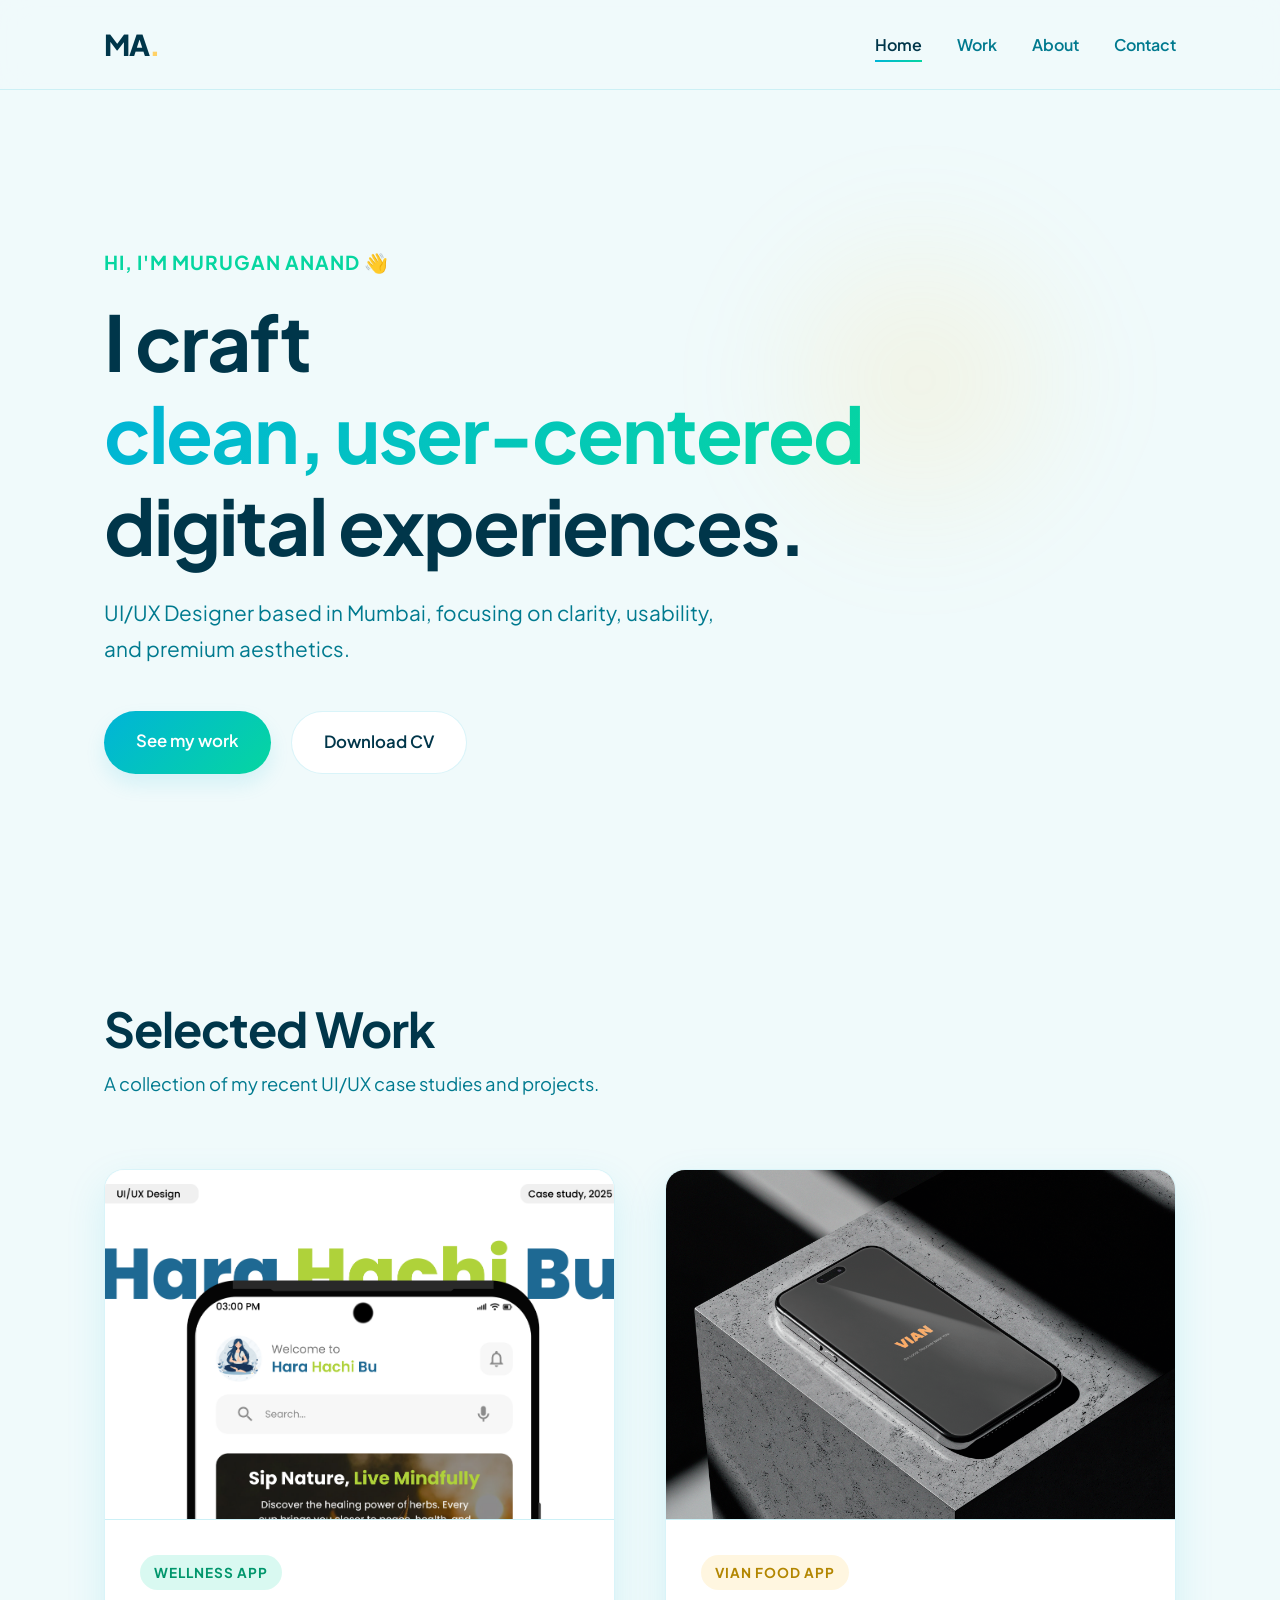
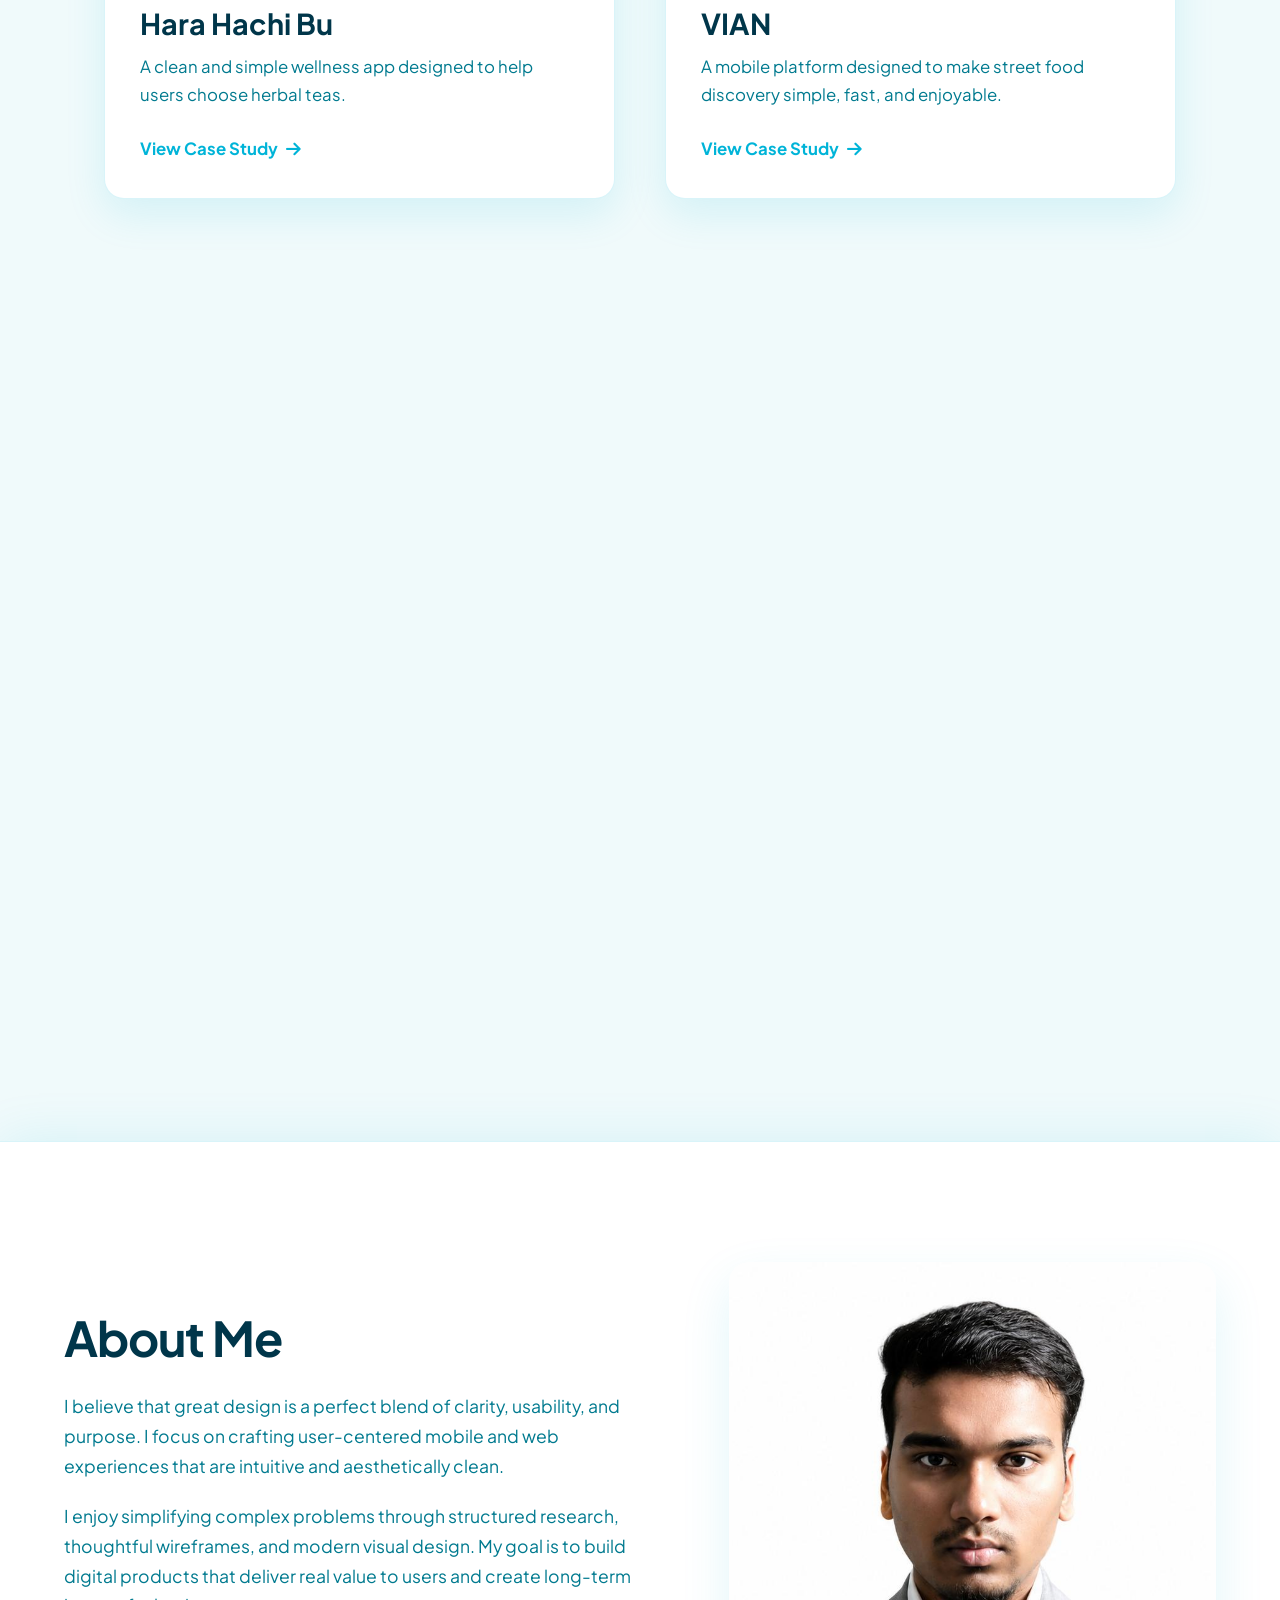
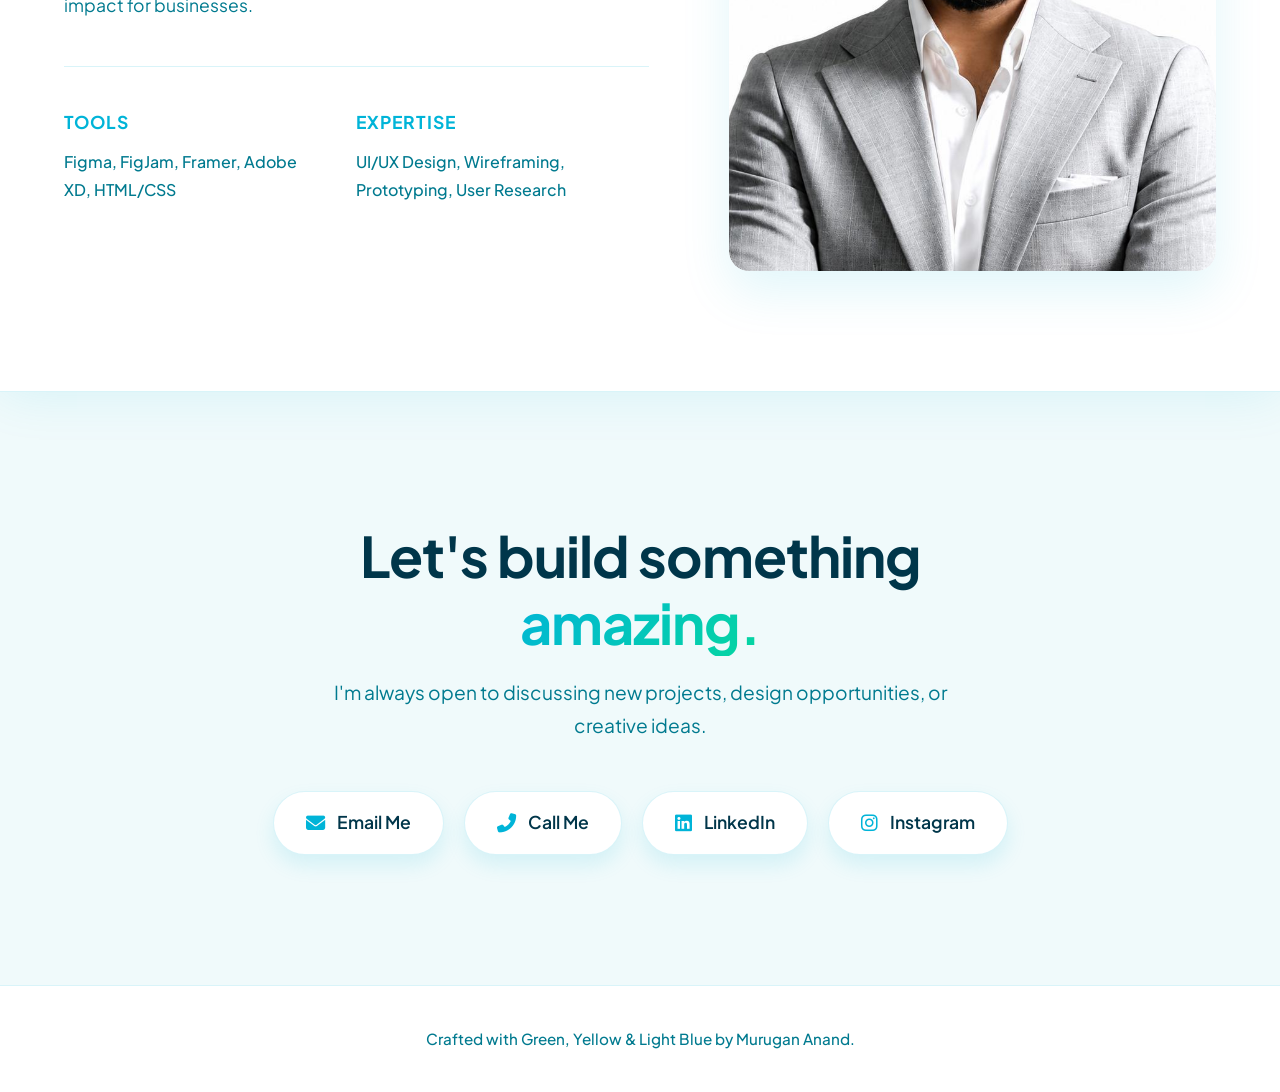
==== commit fab12728: "Add files via upload" ====
--- a/HTML/index.html
+++ b/HTML/index.html
@@ -3,365 +3,163 @@
 <head>
     <meta charset="UTF-8">
     <meta name="viewport" content="width=device-width, initial-scale=1.0">
-    <title>Murugan Anand | UI/UX Designer Portfolio</title>
+    <title>Murugan Anand | Premium UI/UX</title>
     <link rel="stylesheet" href="style.css">
+    <link href="https://fonts.googleapis.com/css2?family=Plus+Jakarta+Sans:wght@300;400;500;600;700;800&display=swap" rel="stylesheet">
     <link rel="stylesheet" href="https://cdnjs.cloudflare.com/ajax/libs/font-awesome/6.5.0/css/all.min.css">
 </head>
 <body>
-    
-    <!-- PAGE LOADER -->
-    <div class="page-loader"></div>
 
     <!-- NAVIGATION -->
     <header class="navbar">
-        <div class="logo">MA</div>
-        <nav class="nav-menu">
-            <a href="#home">Home</a>
-            <a href="#about">About</a>  
-            <a href="#resume">Resume</a> 
-            <a href="#portfolio">Portfolio</a>
-            <a href="#contact">Contact</a>
-        </nav>
-        <div class="mobile-menu-toggle">
-            <i class="fas fa-bars"></i>
-        </div>
-        <div class="contact-info">
-            <i class="fas fa-map-marker-alt"></i> Thane, India
+        <div class="nav-container">
+            <a href="#home" class="logo">MA<span class="dot">.</span></a>
+            <nav class="nav-menu">
+                <a href="#home">Home</a>
+                <a href="#work">Work</a>
+                <a href="#about">About</a>
+                <a href="#contact">Contact</a>
+            </nav>
+            <div class="mobile-menu-toggle">
+                <i class="fas fa-bars"></i>
+            </div>
         </div>
     </header>
 
     <!-- HERO SECTION -->
-    <section id="home" class="hero-section">
-        <img src="Bg.webp" alt="Background" class="hero-bg">
-        <div class="background-overlay"></div>
+    <section id="home" class="hero-section fade-up">
+        <div class="hero-bg-glow"></div>
         <div class="hero-content">
-            <p class="greeting">Hello, I am</p>
-            <h1 class="full-name">MURUGAN ANAND</h1>
-            <h2 class="tagline">UI/UX Designer crafting meaningful digital experiences</h2>
+            <p class="greeting">Hi, I'm Murugan Anand 👋</p>
+            <h1 class="headline">I craft <span class="gradient-text">clean, user-centered</span> digital experiences.</h1>
+            <p class="sub-headline">UI/UX Designer based in Mumbai, focusing on clarity, usability, and premium aesthetics.</p>
             
-            
-            <div class="cta-buttons">
-                <a href="https://www.behance.net/murugananand3" target="_blank" class="btn btn-primary">
-                    View Portfolio
-                </a>
-                <a href="https://instagram.com/designbymurugan" target="_blank" class="btn-secondary">
-                    <i class="fab fa-instagram"></i> Instagram
-                </a>
-                <a href="https://www.linkedin.com/in/murugan-naidu-0135711bb?" target="_blank" class="btn btn-secondary social-btn">
-                    <i class="fab fa-linkedin-in"></i> LinkedIn
-                </a>
-                <a href="Murugan_CV_ (2).pdf" download class="btn btn-secondary">
-                    Download Resume
-                </a>
-            </div>
-        </div>
-    </section>
-    
-    <!-- ABOUT SECTION -->
-    <section id="about" class="about-section">
-        <div class="about-content">
-            <h2 class="section-title">ABOUT</h2>
-            <p class="email-link">murugananand319@email.com</p> 
-            
-            <div class="about-description">
-                <p>I'm a passionate UI/UX Designer who believes that great design is a perfect blend of clarity, usability, and purpose. I focus on crafting user-centered mobile and web experiences that are intuitive, meaningful, and aesthetically clean.</p>
-                <p>I enjoy simplifying complex problems through structured research, thoughtful wireframes, and modern visual design. My process is guided by empathy, consistency, and detail-oriented thinking.</p>
-                <p>My goal is to build digital products that not only look beautiful, but also deliver real value to users and create long-term impact for businesses.</p>
-            </div>
-
-            <p class="address-info">old mumbai pune Street, Thane, 400604</p> 
-            
-            <div class="copyright-info">
-                &copy; Murugan Anand. All Rights Reserved.
-            </div>
-        </div>
-        
-        <div class="about-image">
-            <img src="pf.jpg" alt="About Profile Image">
-            <div class="about-gradient"></div>
-        </div>
-    </section>
-
-    <!-- RESUME SECTION -->
-    <section id="resume" class="resume-section">
-        <h2 class="section-title">RESUME & SKILLS</h2>
-
-        <div class="resume-grid">
-            
-            <!-- LEFT COLUMN -->
-            <div class="grid-column left-column">
-                
-                <div class="skill-group">
-                    <h3>SOFTWARE SKILLS</h3>
-                    <div class="skills-list">
-                        <div class="skill-item">Figma (Auto Layout, Components, Prototyping) <span class="skill-level" data-level="80"></span></div>
-                        <div class="skill-item">FigJam (User Flows, IA) <span class="skill-level" data-level="85"></span></div>
-                        <div class="skill-item">Photoshop <span class="skill-level" data-level="75"></span></div>
-                        <div class="skill-item">Adobe XD<span class="skill-level" data-level="70"></span></div>
-                        <div class="skill-item">Framer <span class="skill-level" data-level="80"></span></div>
-                        <div class="skill-item">Sketch <span class="skill-level" data-level="65"></span></div>
-                    </div>
-                </div>
-
-                <div class="skill-group">
-                    <h3>LANGUAGES</h3>
-                    <div class="skills-list">
-                        <div class="skill-item">English <span class="skill-level" data-level="80"></span></div>
-                        <div class="skill-item">Hindi <span class="skill-level" data-level="90"></span></div>
-                        <div class="skill-item">Marathi <span class="skill-level" data-level="70"></span></div>
-                        <div class="skill-item">Tamil <span class="skill-level" data-level="50"></span></div>
-                        <div class="skill-item">Telugu <span class="skill-level" data-level="50"></span></div>
-                    </div>
-                </div>
-
-                <div class="skill-group">
-                    <h3>PERSONAL SKILLS</h3>
-                    <div class="personal-skills-list">
-                        <span>User-centric Problem Solving</span>
-                        <span>Design Thinking</span>
-                        <span>Clear Design Communication</span>
-                        <span>Requirement Understanding</span>
-                        <span>Feedback-Driven Iteration</span>
-                    </div>
-                </div>
-                
-            </div>
-
-            <!-- MIDDLE COLUMN -->
-            <div class="grid-column middle-column">
-                <h3>PROFESSIONAL SUMMARYs</h3>
-                <div class="project-item">
-                    <p class="project-overview">UI/UX Designer with hands-on experience designing responsive web and mobile interfaces using Figma and user-centered design principles. Skilled in translating UI designs into clean, responsive front-end code using HTML5 and CSS3. Experienced in using AI-assisted tools such as Figma AI, Galileo, Uizard, and ChatGPT to accelerate design workflows, improve usability, and support data-driven design decisions. Strong understanding of UX research, wireframing, prototyping, accessibility (WCAG basics), and developer-ready handoff..</p>
-                    
-                    
-
-                <div class="education-group">
-                    <h3>EDUCATION</h3>
-                    <p><strong>UI/UX Design Certification</strong> — Felix IT Institute (2025)</p>
-                    <p><strong>ITI Vocational Training</strong></p>
-                    <p><strong>Higher Secondary Education</strong></p>
-                </div>
-            </div>
-
-            <!-- RIGHT COLUMN -->
-            <div class="grid-column right-column">
-                
-                <div class="ability-group">
-                    <h3>WHAT CAN I DO?</h3>
-                    <ul class="can-do-list">
-                        <li>Mobile App UI/UX Design</li>
-                        <li>Responsive Website UI Design</li>
-                        <li>Landing Page Design</li>
-                        <li>UX Research & User Flows</li>
-                        <li>Design Systems & UI Kits</li>
-                        <li>Prototyping</li>
-                        <li>UX Case Studies</li>
-                        <li>Developer-ready Handoff</li>
-                    </ul>
-                </div>
-
-                <div class="ability-group">
-                    <h3>DESIGN SKILLS</h3>
-                    <ul class="design-skills-list">
-                        <li>User Interface Design</li>
-                        <li>User Experience Design</li>
-                        <li>Wireframing & Prototyping</li>
-                        <li>UX Research</li>
-                        <li>Visual Design</li>
-                        <li>Interaction Design</li>
-                        <li>Usability Test</li>
-                        <li>Style Guide / Design System</li>
-                    </ul>
-                </div>
-
-                <div class="hobbies-group">
-                    <h3>HOBBIES & INTERESTS</h3>
-                    <div class="hobbies-grid">
-                        <div><i class="fas fa-music"></i> Music</div>
-                        <div><i class="fas fa-gamepad"></i> Gaming</div>
-                        <div><i class="fas fa-plane-departure"></i> Travelling</div>
-                        <div><i class="fas fa-camera-retro"></i> Photography</div>
-                    </div>
-                </div>
+            <div class="cta-group">
+                <a href="#work" class="btn btn-primary">See my work</a>
+                <a href="Murugan_CV New (1).docx" download class="btn btn-secondary">Download CV</a>
             </div>
         </div>
     </section>
 
-    <!-- PORTFOLIO SECTION -->
-    <section id="portfolio" class="portfolio-section">
-        <h2 class="section-title">MY WORK & PROJECTS</h2>
-        <p class="project-tagline">Projects I’ve Worked On</p>
-       
-        <div class="horizontal-slider">
-    <div class="slider-track-horizontal">
-
-        <span>Vivro</span>
-        <span>Broq.ai</span>
-        <span>AGR</span>
-        <span>Comply Tracker</span>
-        <span>DataSolCafe</span>
-        <span>IRQS</span>
-        <span>KJSB</span>
-        <span>Zoomzap</span>
-        <span>NICDC</span>
-
-        <!-- Duplicate for smooth loop -->
-        <span>Vivro</span>
-        <span>Broq.ai</span>
-        <span>AGR</span>
-        <span>Comply Tracker</span>
-        <span>DataSolCafe</span>
-        <span>IRQS</span>
-        <span>KJSB</span>
-        <span>Zoomzap</span>
-        <span>NICDC</span>
-
-    </div>
-</div>
- <p class="portfolio-tagline">A selection of my best UI/UX Case Studies and Design Prototypes.</p>
-
-
-        <div class="behance-link-container">
-            <a href="https://www.behance.net/murugananand3" target="_blank" class="behance-link">
-                View All Projects on Behance 
-            </a>
+    <!-- WORK / PORTFOLIO SECTION -->
+    <section id="work" class="work-section">
+        <div class="section-header fade-up">
+            <h2>Selected Work</h2>
+            <p>A collection of my recent UI/UX case studies and projects.</p>
         </div>
 
-        <!-- PROJECTS GRID -->
         <div class="projects-grid">
-
             <!-- Project 1 -->
-            <div class="project-card">
-                <div class="project-image-placeholder">
-                    <img src="mra.png" alt="MRA Business Website">
+            <div class="project-card fade-up">
+                <div class="project-img">
+                    <img src="hh.jpg" alt="Hara Hachi Bu App">
                 </div>
-                <h3>MRA – Business Website UI/UX & Front-End Designer</h3>
-                <p class="project-meta">Tools: HTML • CSS • JavaScript | Category: Front-End</p>
-                <p class="project-status"><strong>Status:</strong> Going live on January 1</p>
-                <p class="project-description">Responsive business website designed and developed with clean UI and modern front-end.</p>
-                <a href="https://muruganananduiux.github.io/MRA-/" class="view-case-study">
-                    View Live Preview <i class="fas fa-arrow-right"></i>
-                </a>
+                <div class="project-info">
+                    <span class="tag tag-green">Wellness App</span>
+                    <h3>Hara Hachi Bu</h3>
+                    <p>A clean and simple wellness app designed to help users choose herbal teas.</p>
+                    <a href="https://www.behance.net/gallery/237797623/HARA-HACHI-BU-Herbal-Wellness-App-UIUX-Design" target="_blank" class="project-link">View Case Study <i class="fas fa-arrow-right"></i></a>
+                </div>
             </div>
 
             <!-- Project 2 -->
-            <div class="project-card">
-                <div class="project-image-placeholder">
-                    <img src="hh.jpg" alt="Hara Hachi Bu App">
+            <div class="project-card fade-up">
+                <div class="project-img">
+                    <img src="419054972_11728354.png" alt="VIAN App">
                 </div>
-                <h3>Hara Hachi Bu – Herbal Wellness App</h3>
-                <p class="project-meta">Tools: Figma | Category: Wellness Mobile App</p>
-                <p class="project-description">A clean and simple wellness app designed to help users choose herbal teas...</p>
-                <a href="https://www.behance.net/gallery/237797623/HARA-HACHI-BU-Herbal-Wellness-App-UIUX-Design" class="view-case-study">
-                    View Case Study <i class="fas fa-arrow-right"></i>
-                </a>
+                <div class="project-info">
+                    <span class="tag tag-yellow">VIAN FOOD APP</span>
+                    <h3>VIAN</h3>
+                    <p>A mobile platform designed to make street food discovery simple, fast, and enjoyable.</p>
+                    <a href="https://www.behance.net/gallery/237364883/NutriEase-Smart-Nutrition-Fitness-App-Design" target="_blank" class="project-link">View Case Study <i class="fas fa-arrow-right"></i></a>
+                </div>
             </div>
 
             <!-- Project 3 -->
-            <div class="project-card">
-                <div class="project-image-placeholder">
-                    <img src="pp.jpg" alt="NutriEase App">
+            <div class="project-card fade-up">
+                <div class="project-img">
+                    <img src="expat 1.png" alt="ExpatEase Finance App">
                 </div>
-                <h3>NutriEase – Fitness & Nutrition App</h3>
-                <p class="project-meta">Tools: Figma | Category: Fitness Tracker</p>
-                <p class="project-description">A modern fitness tracking app that helps users monitor daily activity...</p>
-                <a href="https://www.behance.net/gallery/237364883/NutriEase-Smart-Nutrition-Fitness-App-Design" class="view-case-study">
-                    View Case Study <i class="fas fa-arrow-right"></i>
-                </a>
+                <div class="project-info">
+                    <span class="tag tag-blue">Fintech App</span>
+                    <h3>ExpatEase</h3>
+                    <p>A finance app designed for expat workers to manage salary, track expenses, and send money home securely.</p>
+                    <a href="https://www.behance.net/gallery/247909301/Where-Every-Currency-Counts-Fintech-App-Design" target="_blank" class="project-link">View Case Study <i class="fas fa-arrow-right"></i></a>
+                </div>
             </div>
+            
+            <!-- Project 4 (MRA) -->
+            <div class="project-card fade-up">
+                <div class="project-img">
+                    <img src="mra.png" alt="MRA Business Website">
+                </div>
+                <div class="project-info">
+                    <span class="tag tag-green">Web Design</span>
+                    <h3>MRA Business Site</h3>
+                    <p>Responsive business website designed and developed with clean UI and modern front-end.</p>
+                    <a href="https://muruganananduiux.github.io/MRA-/" target="_blank" class="project-link">Live Preview <i class="fas fa-arrow-right"></i></a>
+                </div>
+            </div>
+        </div>
 
-            <!-- Project 4 -->
-            <div class="project-card">
-                <div class="project-image-placeholder">
-                    <img src="oo.jpg" alt="OnlineShop App">
+        <div class="center-btn fade-up">
+            <a href="https://www.behance.net/murugananand3" target="_blank" class="btn btn-outline">View all on Behance</a>
+        </div>
+    </section>
+
+    <!-- ABOUT SECTION -->
+    <section id="about" class="about-section fade-up">
+        <div class="about-grid">
+            <div class="about-text">
+                <h2>About Me</h2>
+                <p>I believe that great design is a perfect blend of clarity, usability, and purpose. I focus on crafting user-centered mobile and web experiences that are intuitive and aesthetically clean.</p>
+                <p>I enjoy simplifying complex problems through structured research, thoughtful wireframes, and modern visual design. My goal is to build digital products that deliver real value to users and create long-term impact for businesses.</p>
+                
+                <div class="skills-container">
+                    <div class="skill-col">
+                        <h4>Tools</h4>
+                        <p>Figma, FigJam, Framer, Adobe XD, HTML/CSS</p>
+                    </div>
+                    <div class="skill-col">
+                        <h4>Expertise</h4>
+                        <p>UI/UX Design, Wireframing, Prototyping, User Research</p>
+                    </div>
                 </div>
-                <h3>OnlineShop – E-Commerce Mobile App</h3>
-                <p class="project-meta">Tools: Figma, Adobe XD | Category: E-commerce</p>
-                <p class="project-description">An e-commerce mobile app with a smooth shopping experience...</p>
-                <a href="https://www.behance.net/gallery/237295085/Onlineshop-E-commerce-App-Design" class="view-case-study">
-                    View Case Study <i class="fas fa-arrow-right"></i>
-                </a>
             </div>
-
-            <!-- Project 5 -->
-            <div class="project-card">
-                <div class="project-image-placeholder">
-                    <img src="vian.png" alt="Vian Jewellery Website">
+            <div class="about-image">
+                <div class="about-image">
+                <img src="WhatsApp Image 2026-05-21 at 7.23.46 PM.jpeg" alt="Murugan Anand - UI/UX Designer Portfolio Photo">
                 </div>
-                <h3>Vian Jewellery – Luxury Website UI (Front-End Mini Project)</h3>
-                <p class="project-meta">Tools: HTML • CSS • JavaScript | Category: Front-End Practice</p>
-                <p class="project-description">A personal front-end practice project made with HTML, CSS, and JS to improve responsive design and UI detailing.</p>
-                <a href="https://muruganananduiux.github.io/vian-jewellery/" class="view-case-study">
-                    View Live Preview <i class="fas fa-arrow-right"></i>
-                </a>
-            </div>
-
-            <!-- Project 6 -->
-            <div class="project-card">
-                <div class="project-image-placeholder">
-                    <img src="paisa.png" alt="PaisaPlan Finance Tracker">
-                </div>
-                <h3>PaisaPlan – Personal Finance Tracking Website</h3>
-                <p class="project-meta">Tools: Figma | Category: Finance / UX Concept</p>
-                <p class="project-description">A personal finance tracking website designed to help users manage expenses and savings with a clean and simple UI.</p>
-                <p class="project-status"><strong>Case Study:</strong> In progress (will be published on Behance)</p>
-                <a href="https://www.behance.net/gallery/245184093/PaisaPlan-Finance-Dashboard-Website-UI" class="view-case-study">
-                    View Case Study <i class="fas fa-arrow-right"></i>
-                </a>
-            </div>
-
-            <!-- Project 7 -->
-            <div class="project-card">
-                <div class="project-image-placeholder">
-                    <img src="expat 1.png" alt="ExpatEase Finance App UI UX Case Study">
-                </div>
-                <h3>ExpatEase – Finance App for Expat Workers</h3>
-                <p class="project-meta">Tools: Figma | Category: Finance / UX Concept</p>
-                <p class="project-description">ExpatEase is a concept-based finance app designed for expat workers to manage salary, track expenses, send money home, split shared bills, and handle cash-based transactions. The project focuses on simplicity, financial control, and a secure user experience.</p>
-                <p class="project-status"><strong>Case Study:</strong> In progress (will be published on Behance)</p>
-                <a href="https://www.behance.net/gallery/247909301/Where-Every-Currency-Counts-Fintech-App-Design" class="view-case-study">
-                    View Case Study <i class="fas fa-arrow-right"></i>
-                </a>
-            </div>
-
         </div>
     </section>
 
     <!-- CONTACT SECTION -->
-    <section id="contact" class="contact-section">
-        <h2 class="section-title">GET IN TOUCH</h2>
-        <p class="contact-tagline">I'm always open to discussing new projects, design opportunities, or creative ideas.</p>
+    <section id="contact" class="contact-section fade-up">
+        <h2>Let's build something <span class="gradient-text">amazing.</span></h2>
+        <p>I'm always open to discussing new projects, design opportunities, or creative ideas.</p>
+        
+       <div class="contact-links">
+    <a href="mailto:murugananand319@gmail.com">
+        <i class="fas fa-envelope"></i> Email Me
+    </a>
 
-        <div class="contact-details-grid">
-            <a href="tel:+919653643932" class="contact-item">
-                <i class="fas fa-phone-alt"></i>
-                <h3>CALL ME</h3>
-                <p>+91 96536 43932</p>
-            </a>
+    <a href="tel:+919653643932">
+        <i class="fas fa-phone-alt"></i> Call Me
+    </a>
 
-            <a href="mailto:murugananand319@gmail.com" class="contact-item">
-                <i class="fas fa-envelope"></i>
-                <h3>EMAIL ME</h3>
-                <p>murugananand319@gmail.com</p>
-            </a>
+    <a href="https://www.linkedin.com/in/murugan-naidu-0135711bb" target="_blank">
+        <i class="fab fa-linkedin"></i> LinkedIn
+    </a>
 
-            <div class="contact-item">
-                <i class="fas fa-map-marker-alt"></i>
-                <h3>ADDRESS</h3>
-                <p>Maharashtra, India</p>
-            </div>
-        </div>
+    <a href="https://www.instagram.com/designbymurugan" target="_blank">
+        <i class="fab fa-instagram"></i> Instagram
+    </a>
+</div>
+    </section>
 
-        <div class="contact-form">
-            <form action="https://wa.me/919653643932" method="get" target="_blank">
-                <input type="text" name="name" placeholder="Your Name" required>
-                <input type="email" name="email" placeholder="Your Email" required>
-                <input type="text" name="subject" placeholder="Subject">
-                <textarea name="message" rows="5" placeholder="Your Message" required></textarea>
-                <button type="submit" class="btn btn-primary">SEND MESSAGE</button>
-            </form>
-        </div>
-    </section>
+    <footer>
+        <p>Crafted with Green, Yellow & Light Blue by Murugan Anand.</p>
+    </footer>
 
     <script src="script.js"></script>
 </body>
--- a/HTML/style.css
+++ b/HTML/style.css
@@ -1,1131 +1,585 @@
-/* --- Global & Variables --- */
-@import url('https://fonts.googleapis.com/css2?family=Poppins:wght@300;400;600;700;900&display=swap');
-
-html {
-    scroll-behavior: smooth;
-}
-
+/* --- Global & Variables (STRICTLY NO BLACK OR GREY) --- */
 :root {
-    --primary-color: #00bcd4;
-    --text-color: #f0f0f0;
-    --darker-bg: #0a0a0a;
-    --light-gray: #777;
+    /* Backgrounds */
+    --bg-color: #F0FAFB; /* Very pale light blue */
+    --card-bg: #FFFFFF; /* Pure white for contrast */
+    
+    /* Typography (Using Deep Teal/Blue instead of Black/Grey) */
+    --text-main: #00364A; /* Deep dark blue-green (replaces black) */
+    --text-muted: #007A8F; /* Medium blue-green (replaces grey) */
+    
+    /* Core Theme Colors */
+    --light-blue: #00B4D8;
+    --green: #06D6A0;
+    --yellow: #FFD166;
+    
+    /* Gradients & Shadows */
+    --gradient-primary: linear-gradient(135deg, var(--light-blue), var(--green));
+    --shadow-color: rgba(0, 180, 216, 0.12); /* Light blue shadow, NO black shadow */
+    --border-color: rgba(0, 180, 216, 0.15); /* Light blue border */
+    
+    --transition: all 0.4s cubic-bezier(0.25, 0.8, 0.25, 1);
 }
 
 * {
     margin: 0;
     padding: 0;
     box-sizing: border-box;
-    font-family: 'Poppins', sans-serif;
+    /* Plus Jakarta Sans gives a very rich, premium, modern look */
+    font-family: 'Plus Jakarta Sans', sans-serif; 
+}
+
+html {
+    scroll-behavior: smooth;
 }
 
 body {
-    background-color: var(--darker-bg);
-    color: var(--text-color);
+    background-color: var(--bg-color);
+    color: var(--text-main);
+    line-height: 1.7;
     overflow-x: hidden;
 }
 
 /* ===================================
-   PAGE LOADER
-=================================== */
-.page-loader {
+   TYPOGRAPHY & BUTTONS
+=================================== */
+h1, h2, h3, h4 {
+    font-weight: 700;
+    line-height: 1.2;
+    color: var(--text-main);
+}
+
+.gradient-text {
+    background: var(--gradient-primary);
+    -webkit-background-clip: text;
+    -webkit-text-fill-color: transparent;
+    display: inline-block;
+}
+
+.btn {
+    display: inline-block;
+    padding: 16px 32px;
+    font-size: 1.05rem;
+    font-weight: 600;
+    border-radius: 50px; /* Pill shape for premium feel */
+    text-decoration: none;
+    transition: var(--transition);
+    cursor: pointer;
+    border: none;
+}
+
+.btn-primary {
+    background: var(--gradient-primary);
+    color: #FFFFFF;
+    box-shadow: 0 10px 20px var(--shadow-color);
+}
+
+.btn-primary:hover {
+    transform: translateY(-3px);
+    box-shadow: 0 15px 25px rgba(6, 214, 160, 0.3); /* Green tinted glow */
+}
+
+.btn-secondary {
+    background-color: var(--card-bg);
+    color: var(--text-main);
+    border: 1.5px solid var(--border-color);
+}
+
+.btn-secondary:hover {
+    border-color: var(--light-blue);
+    color: var(--light-blue);
+    transform: translateY(-3px);
+    box-shadow: 0 10px 20px var(--shadow-color);
+}
+
+.btn-outline {
+    background-color: transparent;
+    color: var(--text-main);
+    border: 1.5px solid var(--text-main);
+    border-radius: 50px;
+}
+
+.btn-outline:hover {
+    background: var(--text-main);
+    color: var(--bg-color);
+}
+
+/* ===================================
+   NAVIGATION
+=================================== */
+.navbar {
     position: fixed;
     top: 0;
-    left: 0;
-    width: 100%;
-    height: 100vh;
-    background: var(--darker-bg);
-    display: flex;
-    align-items: center;
-    justify-content: center;
-    z-index: 9999;
-    transition: opacity 0.5s ease;
-}
-
-.page-loader::before {
-    content: '';
-    width: 50px;
-    height: 50px;
-    border: 3px solid rgba(0, 188, 212, 0.2);
-    border-top-color: var(--primary-color);
-    border-radius: 50%;
-    animation: spin 1s linear infinite;
-}
-
-@keyframes spin {
-    to { transform: rotate(360deg); }
-}
-
-/* ===================================
-   SCROLL PROGRESS BAR
-=================================== */
-.scroll-progress {
-    position: fixed;
-    top: 0;
-    left: 0;
-    height: 3px;
-    background: linear-gradient(90deg, var(--primary-color), #00e5ff);
-    z-index: 9999;
-    box-shadow: 0 0 10px var(--primary-color);
-}
-
-/* ===================================
-   NAVIGATION BAR
-=================================== */
-.navbar {
+    width: 100%;
+    background: rgba(240, 250, 251, 0.85); /* Light blue glass effect */
+    backdrop-filter: blur(16px);
+    border-bottom: 1px solid var(--border-color);
+    z-index: 100;
+    padding: 20px 0;
+    transition: var(--transition);
+}
+
+.nav-container {
+    max-width: 1200px;
+    margin: 0 auto;
+    padding: 0 5%;
     display: flex;
     justify-content: space-between;
     align-items: center;
-    padding: 1.5rem 5%;
-    position: fixed;
-    top: 0;
-    width: 100%;
-    z-index: 100;
-    background: rgba(10, 10, 10, 0.95);
-    backdrop-filter: blur(10px);
-    border-bottom: 1px solid rgba(255, 255, 255, 0.1);
-    transition: transform 0.3s ease;
 }
 
 .logo {
-    font-size: 1.5rem;
-    font-weight: 700;
-    color: var(--primary-color);
-    letter-spacing: 2px;
+    font-size: 1.8rem;
+    font-weight: 800;
+    color: var(--text-main);
+    text-decoration: none;
+    letter-spacing: -1px;
+}
+
+.logo .dot {
+    color: var(--yellow);
 }
 
 .nav-menu {
     display: flex;
-    gap: 30px;
+    gap: 35px;
 }
 
 .nav-menu a {
-    color: var(--text-color);
+    color: var(--text-muted);
     text-decoration: none;
-    font-weight: 500;
-    transition: color 0.3s;
+    font-size: 1rem;
+    font-weight: 600;
+    transition: var(--transition);
     position: relative;
 }
 
-.nav-menu a.active {
-    color: var(--primary-color) !important;
-}
-
-.nav-menu a.active::after {
+.nav-menu a:hover, .nav-menu a.active {
+    color: var(--text-main);
+}
+
+.nav-menu a::after {
     content: '';
     position: absolute;
-    bottom: -5px;
+    width: 0;
+    height: 2px;
+    bottom: -4px;
     left: 0;
-    width: 100%;
-    height: 2px;
-    background-color: var(--primary-color);
-}
-
-.nav-menu a:hover {
-    color: var(--primary-color);
+    background: var(--gradient-primary);
+    transition: var(--transition);
+}
+
+.nav-menu a:hover::after, .nav-menu a.active::after {
+    width: 100%;
 }
 
 .mobile-menu-toggle {
     display: none;
-    font-size: 1.8rem;
-    color: var(--text-color);
+    font-size: 1.5rem;
+    color: var(--text-main);
     cursor: pointer;
-    z-index: 101;
-    transition: color 0.3s;
-}
-
-.mobile-menu-toggle:hover {
-    color: var(--primary-color);
-}
-
-.contact-info {
-    font-size: 0.9rem;
-    color: var(--light-gray);
-}
-
-.contact-info i {
-    color: var(--primary-color);
-    margin-right: 5px;
 }
 
 /* ===================================
    HERO SECTION
 =================================== */
 .hero-section {
-    position: relative;
-    width: 100vw;
-    height: 100vh;
     min-height: 100vh;
     display: flex;
     align-items: center;
-    justify-content: flex-start;
-    padding-left: 5%;
-    padding-top: 80px;
+    max-width: 1200px;
+    margin: 0 auto;
+    padding: 120px 5% 0;
+    position: relative;
+}
+
+/* Premium rich ambient glow */
+.hero-bg-glow {
+    position: absolute;
+    top: 20%;
+    right: 10%;
+    width: 400px;
+    height: 400px;
+    background: radial-gradient(circle, rgba(255, 209, 102, 0.15) 0%, rgba(255,255,255,0) 70%);
+    z-index: -1;
+    filter: blur(40px);
+}
+
+.hero-content {
+    max-width: 850px;
+}
+
+.greeting {
+    font-size: 1.2rem;
+    color: var(--green);
+    margin-bottom: 16px;
+    font-weight: 700;
+    letter-spacing: 1px;
+    text-transform: uppercase;
+}
+
+.headline {
+    font-size: 4.8rem;
+    letter-spacing: -2px;
+    margin-bottom: 24px;
+}
+
+.sub-headline {
+    font-size: 1.3rem;
+    color: var(--text-muted);
+    margin-bottom: 45px;
+    max-width: 650px;
+    font-weight: 400;
+}
+
+.cta-group {
+    display: flex;
+    gap: 20px;
+}
+
+/* ===================================
+   WORK SECTION
+=================================== */
+.work-section {
+    max-width: 1200px;
+    margin: 0 auto;
+    padding: 100px 5%;
+}
+
+.section-header {
+    margin-bottom: 70px;
+}
+
+.section-header h2 {
+    font-size: 3rem;
+    margin-bottom: 10px;
+    letter-spacing: -1px;
+}
+
+.section-header p {
+    color: var(--text-muted);
+    font-size: 1.15rem;
+}
+
+.projects-grid {
+    display: grid;
+    grid-template-columns: repeat(2, 1fr);
+    gap: 50px;
+    margin-bottom: 70px;
+}
+
+.project-card {
+    background: var(--card-bg);
+    border: 1px solid var(--border-color);
+    border-radius: 20px;
     overflow: hidden;
-}
-
-.hero-bg {
+    transition: var(--transition);
+    box-shadow: 0 15px 40px var(--shadow-color);
+}
+
+.project-card:hover {
+    box-shadow: 0 25px 50px rgba(0, 180, 216, 0.2);
+    transform: translateY(-8px);
+}
+
+.project-img {
+    width: 100%;
+    height: 350px;
+    overflow: hidden;
+    background: var(--bg-color);
+    border-bottom: 1px solid var(--border-color);
+}
+
+.project-img img {
+    width: 100%;
+    height: 100%;
+    object-fit: cover;
+    transition: transform 0.6s cubic-bezier(0.25, 0.8, 0.25, 1);
+}
+
+.project-card:hover .project-img img {
+    transform: scale(1.08);
+}
+
+.project-info {
+    padding: 35px;
+}
+
+.tag {
+    font-size: 0.85rem;
+    padding: 6px 14px;
+    border-radius: 50px;
+    font-weight: 700;
+    display: inline-block;
+    margin-bottom: 16px;
+    text-transform: uppercase;
+    letter-spacing: 1px;
+}
+
+/* Colored Tags using our palette */
+.tag-green { background: rgba(6, 214, 160, 0.15); color: #00966C; }
+.tag-yellow { background: rgba(255, 209, 102, 0.2); color: #B38600; }
+.tag-blue { background: rgba(0, 180, 216, 0.15); color: #007A94; }
+
+.project-info h3 {
+    font-size: 1.8rem;
+    margin-bottom: 12px;
+}
+
+.project-info p {
+    color: var(--text-muted);
+    margin-bottom: 25px;
+    font-size: 1.05rem;
+}
+
+.project-link {
+    color: var(--light-blue);
+    text-decoration: none;
+    font-weight: 700;
+    display: inline-flex;
+    align-items: center;
+    transition: var(--transition);
+    font-size: 1.05rem;
+}
+
+.project-link i {
+    margin-left: 8px;
+    transition: var(--transition);
+}
+
+.project-link:hover {
+    color: var(--green);
+}
+
+.project-link:hover i {
+    transform: translateX(5px);
+}
+
+.center-btn {
+    text-align: center;
+}
+
+/* ===================================
+   ABOUT SECTION
+=================================== */
+.about-section {
+    background-color: var(--card-bg);
+    padding: 120px 5%;
+    border-top: 1px solid var(--border-color);
+    border-bottom: 1px solid var(--border-color);
+    position: relative;
+    box-shadow: 0 0 50px var(--shadow-color);
+}
+
+.about-grid {
+    max-width: 1200px;
+    margin: 0 auto;
+    display: grid;
+    grid-template-columns: 1.2fr 1fr;
+    gap: 80px;
+    align-items: center;
+}
+
+.about-text h2 {
+    font-size: 3rem;
+    margin-bottom: 25px;
+    letter-spacing: -1px;
+}
+
+.about-text p {
+    color: var(--text-muted);
+    margin-bottom: 20px;
+    font-size: 1.1rem;
+}
+
+.skills-container {
+    display: flex;
+    gap: 50px;
+    margin-top: 45px;
+    padding-top: 45px;
+    border-top: 1px solid var(--border-color);
+}
+
+.skill-col h4 {
+    margin-bottom: 15px;
+    font-size: 1.1rem;
+    color: var(--light-blue);
+    text-transform: uppercase;
+    letter-spacing: 1px;
+}
+
+.skill-col p {
+    font-size: 1rem;
+    font-weight: 500;
+}
+
+.about-image {
+    width: 100%;
+    aspect-ratio: 4/5;
+    border-radius: 20px;
+    overflow: hidden;
+    position: relative;
+    box-shadow: 0 20px 50px var(--shadow-color);
+}
+
+.about-image {
+    width: 100%;
+    aspect-ratio: 4/5;
+    border-radius: 20px;
+    overflow: hidden;
+    position: relative;
+    /* Soft shadow matches image background and page tone */
+    box-shadow: 0 20px 50px var(--shadow-color);
+}
+
+/* Colored overlay to match theme instead of greyscale */
+.image-overlay {
     position: absolute;
     top: 0;
     left: 0;
     width: 100%;
     height: 100%;
-    object-fit: cover;
-    object-position: center;
-    z-index: 1;
-}
-
-.background-overlay {
-    position: absolute;
-    top: 0;
-    left: 0;
-    width: 100%;
-    height: 100%;
-    background: linear-gradient(
-        to bottom,
-        rgba(10,10,10,0.7) 0%,
-        rgba(10,10,10,0.5) 50%,
-        rgba(10,10,10,0.8) 100%
-    );
-    z-index: 2;
-    pointer-events: none;
-}
-
-.hero-content {
-    position: relative;
-    z-index: 5;
-    max-width: 800px;
-    text-align: left;
-}
-
-.hero-content * {
-    text-shadow: 2px 2px 8px rgba(0, 0, 0, 0.8),
-                 0 0 20px rgba(0, 0, 0, 0.5);
-}
-
-@keyframes fadeUp {
-    from {
-        opacity: 0;
-        transform: translateY(30px);
-    }
-    to {
-        opacity: 1;
-        transform: translateY(0);
-    }
-}
-
-.greeting {
-    font-size: 1.2rem;
-    font-weight: 300;
-    color: var(--light-gray);
-    margin-bottom: 5px;
-    opacity: 0;
-    animation: fadeUp 0.6s ease forwards;
-    animation-delay: 0.2s;
-}
-
-.full-name {
-    font-size: 5rem;
-    font-weight: 900;
-    line-height: 1;
-    color: var(--text-color);
-    letter-spacing: 2px;
-    opacity: 0;
-    transform: translateY(35px);
-    animation: fadeUp 0.8s ease forwards;
-    animation-delay: 0.6s;
-}
-
-.tagline {
-    font-size: 1.8rem;
-    font-weight: 600;
-    color: var(--primary-color);
-    margin-top: 15px;
-    margin-bottom: 40px;
-    border-left: 4px solid var(--primary-color);
-    padding-left: 15px;
-    opacity: 0;
-    animation: fadeUp 0.8s ease forwards, glowPulse 2s ease 2s infinite;
-    animation-delay: 1.3s;
-}
-
-@keyframes glowPulse {
-    0%, 100% { 
-        text-shadow: 0 0 10px rgba(0, 188, 212, 0.3),
-                     2px 2px 8px rgba(0, 0, 0, 0.8); 
-    }
-    50% { 
-        text-shadow: 0 0 20px rgba(0, 188, 212, 0.6),
-                     2px 2px 8px rgba(0, 0, 0, 0.8); 
-    }
-}
-
-.cta-buttons {
-    display: flex;
-    flex-wrap: wrap;
-    gap: 15px;
-}
-
-.cta-buttons a {
-    text-decoration: none;
-    padding: 12px 30px;
-    border-radius: 5px;
-    font-weight: 600;
-    transition: all 0.3s ease;
-    display: inline-block;
-    opacity: 0;
-    transform: translateY(20px);
-    animation: btnPop 0.6s ease forwards;
-}
-
-.cta-buttons a:nth-child(1) { animation-delay: 1.7s; }
-.cta-buttons a:nth-child(2) { animation-delay: 1.9s; }
-.cta-buttons a:nth-child(3) { animation-delay: 2.1s; }
-.cta-buttons a:nth-child(4) { animation-delay: 2.3s; }
-
-@keyframes btnPop {
-    to {
-        opacity: 1;
-        transform: translateY(0);
-    }
-}
-
-.btn-primary {
-    background-color: var(--primary-color);
-    color: var(--darker-bg);
-    border: 2px solid var(--primary-color);
-}
-
-.btn-primary:hover {
-    background-color: transparent;
-    color: var(--primary-color);
-    box-shadow: 0 0 20px rgba(0, 188, 212, 0.5);
-    transform: translateY(-2px) scale(1.05);
-}
-
-.btn-secondary {
-    background-color: transparent;
-    color: var(--text-color);
-    border: 2px solid var(--light-gray);
-}
-
-.btn-secondary:hover {
-    border-color: var(--primary-color);
-    color: var(--primary-color);
-    box-shadow: 0 0 20px rgba(0, 188, 212, 0.5);
-    transform: translateY(-2px) scale(1.05);
-}
-
-/* ===================================
-   ABOUT SECTION
-=================================== */
-.about-section {
-    display: flex;
-    align-items: center;
-    justify-content: space-between;
-    padding: 80px 5%;
-    min-height: 100vh;
-    background-color: var(--darker-bg);
-    color: var(--text-color);
-    position: relative;
-}
-
-.about-content {
-    flex: 1;
-    max-width: 55%;
-    padding-right: 40px;
-}
-
-.section-title {
-    font-size: 3rem;
-    font-weight: 700;
-    color: var(--text-color);
-    margin-bottom: 10px;
-    letter-spacing: 2px;
-}
-
-.email-link {
-    font-size: 1.1rem;
-    color: var(--light-gray);
-    text-decoration: none;
-    margin-bottom: 30px;
-    display: block;
-}
-
-.about-description {
-    margin-bottom: 40px;
-}
-
-.about-description p {
-    font-size: 1.05rem;
-    line-height: 1.8;
-    color: var(--text-color);
-    margin-bottom: 20px;
-    font-weight: 300;
-}
-
-.address-info {
-    font-size: 0.95rem;
-    color: var(--light-gray);
-    margin-bottom: 5px;
-}
-
-.copyright-info {
-    margin-top: 40px;
-    font-size: 0.85rem;
-    color: var(--light-gray);
-}
-
-.about-image {
-    position: relative;
-    flex: 1;
-    max-width: 40%;
-    height: 600px;
-    border-radius: 8px;
-    overflow: hidden;
+    background: linear-gradient(135deg, rgba(0, 180, 216, 0.2), rgba(6, 214, 160, 0.2));
+    transition: var(--transition);
 }
 
 .about-image img {
     width: 100%;
     height: 100%;
     object-fit: cover;
-    object-position: center top;
-    filter: grayscale(100%) brightness(0.8);
-    transition: transform 0.5s ease, filter 0.5s ease;
-}
-
-.about-gradient {
-    position: absolute;
-    inset: 0;
-    background: linear-gradient(
-        to right,
-        rgba(0,0,0,0.9) 0%,
-        rgba(0,0,0,0.4) 50%,
-        transparent 90%
-    );
-    pointer-events: none;
-}
-
+    transition: var(--transition);
+}
+
+.about-image:hover .image-overlay {
+    opacity: 0;
+}
 .about-image:hover img {
-    filter: grayscale(0%) brightness(1);
-    transform: scale(1.1);
-}
-
-/* ===================================
-   RESUME SECTION
-=================================== */
-.resume-section {
-    padding: 60px 5%;
-    background-color: var(--darker-bg);
-    color: var(--text-color);
-    min-height: 100vh;
-}
-
-.resume-section .section-title {
+    transform: scale(1.05);
+}
+
+/* ===================================
+   CONTACT SECTION & FOOTER
+=================================== */
+.contact-section {
+    max-width: 800px;
+    margin: 0 auto;
+    padding: 130px 5%;
     text-align: center;
-    margin-bottom: 60px;
-}
-
-.resume-grid {
-    display: grid;
-    grid-template-columns: 1fr 2fr 1fr;
-    gap: 50px;
-}
-
-.grid-column h3 {
-    font-size: 1.4rem;
-    color: var(--primary-color);
-    margin-top: 40px;
-    margin-bottom: 25px;
-    border-bottom: 2px solid rgba(0, 188, 212, 0.3);
-    padding-bottom: 10px;
-    letter-spacing: 1px;
-}
-
-.skill-group {
+}
+
+.contact-section h2 {
+    font-size: 3.5rem;
+    letter-spacing: -1px;
+    margin-bottom: 20px;
+}
+
+.contact-section p {
+    color: var(--text-muted);
+    font-size: 1.2rem;
     margin-bottom: 50px;
 }
 
-.skills-list .skill-item {
+.contact-links {
     display: flex;
-    justify-content: space-between;
+    justify-content: center;
     align-items: center;
-    padding: 10px 0;
-    font-size: 1.1rem;
-    color: var(--text-color);
-    border-bottom: 1px dashed rgba(0, 188, 212, 0.3);
-}
-
-.skill-level {
-    position: relative;
-    width: 100px;
-    height: 6px;
-    background-color: rgba(0, 188, 212, 0.3);
-    border-radius: 3px;
-    overflow: hidden;
-    transition: width 1.5s ease-out;
-}
-
-.skill-level::after {
-    content: '';
-    position: absolute;
-    top: 0;
-    left: 0;
-    height: 100%;
-    width: 100%;
-    background-color: var(--primary-color);
-    border-radius: 3px;
-    box-shadow: 0 0 10px var(--primary-color);
-}
-
-.personal-skills-list span {
-    display: block;
-    padding: 12px 0;
-    font-size: 1.05rem;
-    border-bottom: 1px solid rgba(255, 255, 255, 0.1);
-}
-
-.project-item .sub-heading {
-    font-size: 1.3rem;
-    color: var(--primary-color);
-    margin-top: 25px;
-    margin-bottom: 10px;
-    font-weight: 500;
-}
-
-.education-group {
-    margin-top: 50px;
-}
-
-.hobbies-group {
-    margin-bottom: 50px;
-}
-
-.hobbies-grid {
-    display: grid;
-    grid-template-columns: repeat(2, 1fr);
-    gap: 15px;
-}
-
-.hobbies-grid div {
-    padding: 10px;
-    background-color: rgba(0, 188, 212, 0.1);
-    border-radius: 5px;
-    text-align: center;
-}
-
-/* ===================================
-   PORTFOLIO SECTION
-=================================== */
-.portfolio-section {
-    padding: 80px 5%;
-    background-color: var(--darker-bg);
-    color: var(--text-color);
-    text-align: center;
-    position: relative;
-    overflow: hidden;
-}
-
-.portfolio-section::before {
-    content: '';
-    position: absolute;
-    top: -50%;
-    left: -50%;
-    width: 200%;
-    height: 200%;
-    background: repeating-linear-gradient(
-        45deg,
-        transparent,
-        transparent 10px,
-        rgba(0, 188, 212, 0.03) 10px,
-        rgba(0, 188, 212, 0.03) 20px
-    );
-    animation: patternMove 20s linear infinite;
-    pointer-events: none;
-}
-
-@keyframes patternMove {
-    0% { transform: translate(0, 0); }
-    100% { transform: translate(50px, 50px); }
-}
-
-.portfolio-section .section-title {
-    margin-bottom: 20px;
-    position: relative;
-    display: inline-block;
-}
-
-.portfolio-tagline {
-    font-size: 1.1rem;
-    color: var(--light-gray);
-    margin-bottom: 40px;
-}
-
-.behance-link-container {
-    text-align: center;
-    margin: 25px 0 50px;
-}
-
-.behance-link {
-    color: var(--primary-color);
-    font-size: 18px;
-    text-decoration: underline;
-    font-weight: 500;
-    transition: all 0.3s ease;
-    position: relative;
-    display: inline-block;
-}
-
-.behance-link:hover {
-    color: #ffffff;
-    transform: translateY(-2px);
-    text-shadow: 0 0 20px rgba(0, 188, 212, 0.5);
-}
-
-.projects-grid {
-    display: grid;
-    grid-template-columns: repeat(auto-fit, minmax(300px, 1fr));
-    gap: 30px;
-    perspective: 1000px;
-}
-
-.project-card {
-    background: rgba(18, 18, 18, 0.7);
-    backdrop-filter: blur(10px);
-    padding: 25px;
-    border-radius: 8px;
-    text-align: left;
-    transition: transform 0.3s ease, box-shadow 0.3s ease;
-    border: 1px solid rgba(0, 188, 212, 0.1);
-    position: relative;
-    overflow: hidden;
-    transform-style: preserve-3d;
-    animation: cardFloat 6s ease-in-out infinite;
-}
-
-.project-card:nth-child(1) { animation-delay: 0s; }
-.project-card:nth-child(2) { animation-delay: 0.5s; }
-.project-card:nth-child(3) { animation-delay: 1s; }
-.project-card:nth-child(4) { animation-delay: 1.5s; }
-.project-card:nth-child(5) { animation-delay: 2s; }
-.project-card:nth-child(6) { animation-delay: 2.5s; }
-.project-card:nth-child(7) { animation-delay: 3s; }
-
-@keyframes cardFloat {
-    0%, 100% { transform: translateY(0px); }
-    50% { transform: translateY(-10px); }
-}
-
-.project-card::before {
-    content: '';
-    position: absolute;
-    top: -100%;
-    left: -100%;
-    width: 300%;
-    height: 300%;
-    background: linear-gradient(
-        45deg,
-        transparent 30%,
-        rgba(0, 188, 212, 0.1) 50%,
-        transparent 70%
-    );
-    transform: rotate(45deg);
-    transition: all 0.6s ease;
-}
-
-.project-card:hover::before {
-    left: 100%;
-}
-
-.project-card:hover {
-    transform: translateY(-5px);
-    box-shadow: 0 20px 50px rgba(0, 188, 212, 0.3);
-    background: rgba(18, 18, 18, 0.9);
-    border-color: rgba(0, 188, 212, 0.5);
-}
-
-.project-image-placeholder {
-    height: 200px;
-    background-color: #333;
-    border-radius: 6px;
-    margin-bottom: 20px;
-    overflow: hidden;
-    border-bottom: 3px solid var(--primary-color);
-}
-
-.project-image-placeholder img {
-    width: 100%;
-    height: 100%;
-    object-fit: cover;
-    transition: transform 0.6s cubic-bezier(0.25, 0.46, 0.45, 0.94);
-}
-
-.project-card:hover .project-image-placeholder img {
-    transform: scale(1.15) rotate(2deg);
-}
-
-.project-card h3 {
-    font-size: 1.5rem;
-    color: var(--text-color);
-    margin-bottom: 8px;
-    font-weight: 600;
-    position: relative;
-    overflow: hidden;
-}
-
-.project-meta {
-    font-size: 0.9rem;
-    color: var(--primary-color);
-    margin-bottom: 15px;
-    display: inline-block;
-    position: relative;
-}
-
-.project-description {
-    font-size: 1rem;
-    line-height: 1.6;
-    color: var(--light-gray);
-    margin-bottom: 20px;
-}
-
-.project-status {
-    font-size: 0.9rem;
-    color: var(--light-gray);
-    margin-bottom: 15px;
-    position: relative;
-    display: inline-block;
-}
-
-.project-status::before {
-    content: '●';
-    color: var(--primary-color);
-    margin-right: 5px;
-    animation: statusPulse 2s ease infinite;
-}
-
-@keyframes statusPulse {
-    0%, 100% { opacity: 1; }
-    50% { opacity: 0.3; }
-}
-
-.view-case-study {
+    gap: 20px;
+    flex-wrap: nowrap; /* sab ek line me rahenge */
+}
+
+.contact-links a {
+    white-space: nowrap; /* text next line me nahi jayega */
+}
+
+
+.contact-links a {
     display: inline-flex;
     align-items: center;
-    color: var(--primary-color);
+    gap: 12px;
+    padding: 16px 32px;
+    background: var(--card-bg);
+    border: 1.5px solid var(--border-color);
+    border-radius: 50px;
+    color: var(--text-main);
     text-decoration: none;
+    font-weight: 600;
+    font-size: 1.1rem;
+    transition: var(--transition);
+    box-shadow: 0 10px 20px var(--shadow-color);
+}
+
+.contact-links a i {
+    color: var(--light-blue);
+    font-size: 1.2rem;
+}
+
+.contact-links a:hover {
+    border-color: var(--light-blue);
+    transform: translateY(-4px);
+    box-shadow: 0 15px 30px rgba(0, 180, 216, 0.25);
+}
+
+footer {
+    text-align: center;
+    padding: 40px 5%;
+    color: var(--text-muted);
+    font-size: 0.95rem;
+    background: var(--card-bg);
+    border-top: 1px solid var(--border-color);
     font-weight: 500;
-    transition: color 0.3s;
-    position: relative;
-    overflow: hidden;
-    z-index: 1;
-}
-
-.view-case-study:hover {
-    color: #fff;
-}
-
-.view-case-study i {
-    margin-left: 8px;
-    display: inline-block;
-    transition: transform 0.3s ease;
-}
-
-.view-case-study:hover i {
-    animation: arrowBounce 0.6s ease infinite;
-}
-
-@keyframes arrowBounce {
-    0%, 100% { transform: translateX(0); }
-    50% { transform: translateX(5px); }
-}
-
-/* ===================================
-   CONTACT SECTION
-=================================== */
-.contact-section {
-    padding: 80px 5%;
-    background-color: var(--darker-bg);
-    color: var(--text-color);
-    text-align: center;
-}
-
-.contact-tagline {
-    font-size: 1.1rem;
-    color: var(--light-gray);
-    margin-bottom: 50px;
-}
-
-.contact-details-grid {
-    display: flex;
-    justify-content: center;
-    gap: 30px;
-    margin-bottom: 60px;
-    flex-wrap: wrap;
-}
-
-.contact-item {
-    flex: 1;
-    max-width: 300px;
-    padding: 20px;
-    background-color: rgba(18, 18, 18, 0.5);
-    border-radius: 8px;
-    text-align: center;
-    transition: transform 0.3s ease;
-    text-decoration: none;
-    color: inherit;
-    display: block;
-}
-
-.contact-item:hover {
-    transform: translateY(-5px);
-    box-shadow: 0 5px 15px rgba(0, 188, 212, 0.1);
-}
-
-.contact-item i {
-    font-size: 2rem;
-    color: var(--primary-color);
-    margin-bottom: 10px;
-}
-
-.contact-item:hover i {
-    animation: pulse 0.5s ease;
-}
-
-@keyframes pulse {
-    0%, 100% { transform: scale(1); }
-    50% { transform: scale(1.2); }
-}
-
-.contact-item h3 {
-    font-size: 1.2rem;
-    font-weight: 600;
-    color: var(--text-color);
-    margin-bottom: 5px;
-}
-
-.contact-item p {
-    font-size: 1rem;
-    color: var(--light-gray);
-}
-
-.contact-form {
-    max-width: 700px;
-    margin: 0 auto;
-    text-align: left;
-}
-
-.contact-form form input[type="text"],
-.contact-form form input[type="email"],
-.contact-form form textarea {
-    width: 100%;
-    padding: 15px;
-    margin-bottom: 20px;
-    background-color: #1a1a1a;
-    border: 1px solid #333;
-    border-radius: 5px;
-    color: var(--text-color);
-    font-size: 1rem;
-    transition: border-color 0.3s;
-}
-
-.contact-form form input:focus,
-.contact-form form textarea:focus {
-    border-color: var(--primary-color);
-    outline: none;
-}
-
-.contact-form form textarea {
-    resize: vertical;
-}
-
-.contact-form form button[type="submit"] {
-    padding: 12px 40px;
-    font-weight: 600;
-    cursor: pointer;
-    background-color: var(--primary-color);
-    color: var(--darker-bg);
-    border: 2px solid var(--primary-color);
-    border-radius: 5px;
-    transition: all 0.3s ease;
-}
-
-.contact-form form button[type="submit"]:hover {
-    background-color: transparent;
-    color: var(--primary-color);
-}
-
-/* ===================================
-   ANIMATION CLASSES
+}
+
+/* ===================================
+   UTILITIES & ANIMATIONS
 =================================== */
 .fade-up {
     opacity: 0;
-    transform: translateY(50px);
-    transition: opacity 0.8s ease, transform 0.8s ease;
-}
-
-.fade-up-visible {
+    transform: translateY(40px);
+    transition: opacity 1s cubic-bezier(0.25, 0.8, 0.25, 1), transform 1s cubic-bezier(0.25, 0.8, 0.25, 1);
+}
+
+.fade-up.visible {
     opacity: 1;
     transform: translateY(0);
 }
 
-.section-hidden {
-    opacity: 0;
-    transform: translateY(30px);
-    transition: opacity 0.8s ease, transform 0.8s ease;
-}
-
-.section-visible {
-    opacity: 1;
-    transform: translateY(0);
-}
-
-.glitch-active {
-    animation: glitch 0.5s;
-}
-
-@keyframes glitch {
-    0%, 100% { transform: translate(0); }
-    20% { transform: translate(-2px, 2px); }
-    40% { transform: translate(-2px, -2px); }
-    60% { transform: translate(2px, 2px); }
-    80% { transform: translate(2px, -2px); }
-}
-
-/* ===================================
-   MOBILE RESPONSIVE
+/* ===================================
+   RESPONSIVE
 =================================== */
 @media (max-width: 1024px) {
-    .full-name {
-        font-size: 4rem;
+    .headline { font-size: 4rem; }
+    .about-grid { gap: 40px; }
+    .projects-grid { gap: 30px; }
+}
+
+@media (max-width: 768px) {
+    .headline { font-size: 3rem; }
+    .projects-grid { grid-template-columns: 1fr; }
+    .about-grid { grid-template-columns: 1fr; }
+    .about-image { order: -1; max-width: 500px; margin: 0 auto; }
+    
+    .mobile-menu-toggle { display: block; }
+    
+    .nav-menu {
+        position: absolute;
+        top: 70px;
+        left: 0;
+        width: 100%;
+        background: rgba(240, 250, 251, 0.98);
+        backdrop-filter: blur(20px);
+        flex-direction: column;
+        padding: 30px 5%;
+        gap: 25px;
+        border-bottom: 1px solid var(--border-color);
+        box-shadow: 0 20px 40px var(--shadow-color);
+        clip-path: polygon(0 0, 100% 0, 100% 0, 0 0);
+        transition: clip-path 0.4s ease-in-out;
     }
-
-    .about-image {
-        max-width: 45%;
-        height: 520px;
+    
+    .nav-menu.active {
+        clip-path: polygon(0 0, 100% 0, 100% 100%, 0 100%);
     }
-
-    .resume-grid {
-        grid-template-columns: 1fr 1.5fr;
-    }
-}
-
-@media (max-width: 768px) {
-    .navbar {
-        padding: 1rem 5%;
-    }
-
-    .mobile-menu-toggle {
-        display: block;
-    }
-
-    .nav-menu {
-        position: fixed;
-        top: 0;
-        right: -100%;
-        width: 70%;
-        height: 100vh;
-        background-color: rgba(10, 10, 10, 0.98);
-        backdrop-filter: blur(10px);
-        flex-direction: column;
-        justify-content: center;
-        align-items: center;
-        transition: right 0.4s ease;
-        z-index: 99;
-        gap: 10px;
-    }
-
-    .nav-menu.active {
-        right: 0;
-    }
-
-    .nav-menu a {
-        font-size: 1.5rem;
-        margin: 20px 0;
-    }
-
-    .contact-info {
-        display: none;
-    }
-
-    .hero-section {
-        padding: 0 6%;
-        padding-top: 70px;
-        height: 100vh;
-        justify-content: center;
-    }
-
-    .hero-content {
-        text-align: left;
-        max-width: 100%;
-    }
-
-    .full-name {
-        font-size: 3rem;
-    }
-
-    .tagline {
-        font-size: 1.4rem;
-        margin-bottom: 30px;
-    }
-
-    .cta-buttons {
-        flex-direction: column;
-        gap: 10px;
-    }
-
-    .cta-buttons a {
-        width: 100%;
-        text-align: center;
-    }
-
-    .about-section {
-        flex-direction: column;
-        padding: 80px 6% 60px;
-        min-height: auto;
-    }
-
-    .about-image {
-        max-width: 100%;
-        width: 100%;
-        height: 360px;
-        margin-bottom: 40px;
-        order: -1;
-    }
-
-    .about-content {
-        max-width: 100%;
-        padding-right: 0;
-    }
-
-    .section-title {
-        font-size: 2.3rem;
-    }
-
-    .resume-section {
-        padding: 70px 6%;
-    }
-
-    .resume-grid {
-        grid-template-columns: 1fr;
-        gap: 50px;
-    }
-
-    .projects-grid {
-        grid-template-columns: 1fr;
-    }
-
-    .project-card {
-        animation: none !important;
-        transform: none !important;
-    }
-
-    .project-card::before,
-    .portfolio-section::before {
-        display: none;
-    }
-
-    .contact-section {
-        padding: 70px 6%;
-    }
-
-    .contact-details-grid {
-        flex-direction: column;
-        gap: 25px;
-    }
-
-    .contact-item {
-        max-width: 100%;
-    }
-
-    .contact-form {
-        max-width: 100%;
-    }
-}
-
-@media (max-width: 480px) {
-    .full-name {
-        font-size: 2.4rem;
-        letter-spacing: 1px;
-    }
-
-    .tagline {
-        font-size: 1.2rem;
-        border-left-width: 3px;
-        padding-left: 12px;
-    }
-
-    .about-image {
-        height: 280px;
-    }
-
-    .section-title {
-        font-size: 2rem;
-    }
-}
-
-.horizontal-slider {
-    width: 100%;
-    overflow: hidden;
-    margin: 30px 0;
-    position: relative;
-}
-
-.slider-track-horizontal {
-    display: flex;
-    gap: 60px;
-    width: max-content;
-    animation: scrollLeft 20s linear infinite;
-}
-
-.slider-track-horizontal span {
-    font-size: 18px;
-    color: #fff;
-    font-weight: 500;
-    letter-spacing: 1px;
-    white-space: nowrap;
-    opacity: 0.8;
-}
-
-/* animation */
-@keyframes scrollLeft {
-    0% {
-        transform: translateX(0);
-    }
-    100% {
-        transform: translateX(-50%);
-    }
-}
-
-/* hover pe stop */
-.horizontal-slider:hover .slider-track-horizontal {
-    animation-play-state: paused;
-}
-
-/* premium fade edges */
-.horizontal-slider::before,
-.horizontal-slider::after {
-    content: "";
-    position: absolute;
-    top: 0;
-    width: 80px;
-    height: 100%;
-    z-index: 2;
-}
-
-.horizontal-slider::before {
-    left: 0;
-    background: linear-gradient(to right, #000, transparent);
-}
-
-.horizontal-slider::after {
-    right: 0;
-    background: linear-gradient(to left, #000, transparent);
-}
-
-.project-tagline {
-    font-size: 14px;
-    color: #aaa;
-    letter-spacing: 2px;
-    text-transform: uppercase;
-    margin-bottom: 15px;
+    
+    .cta-group { flex-direction: column; }
+    .btn { text-align: center; }
 }
